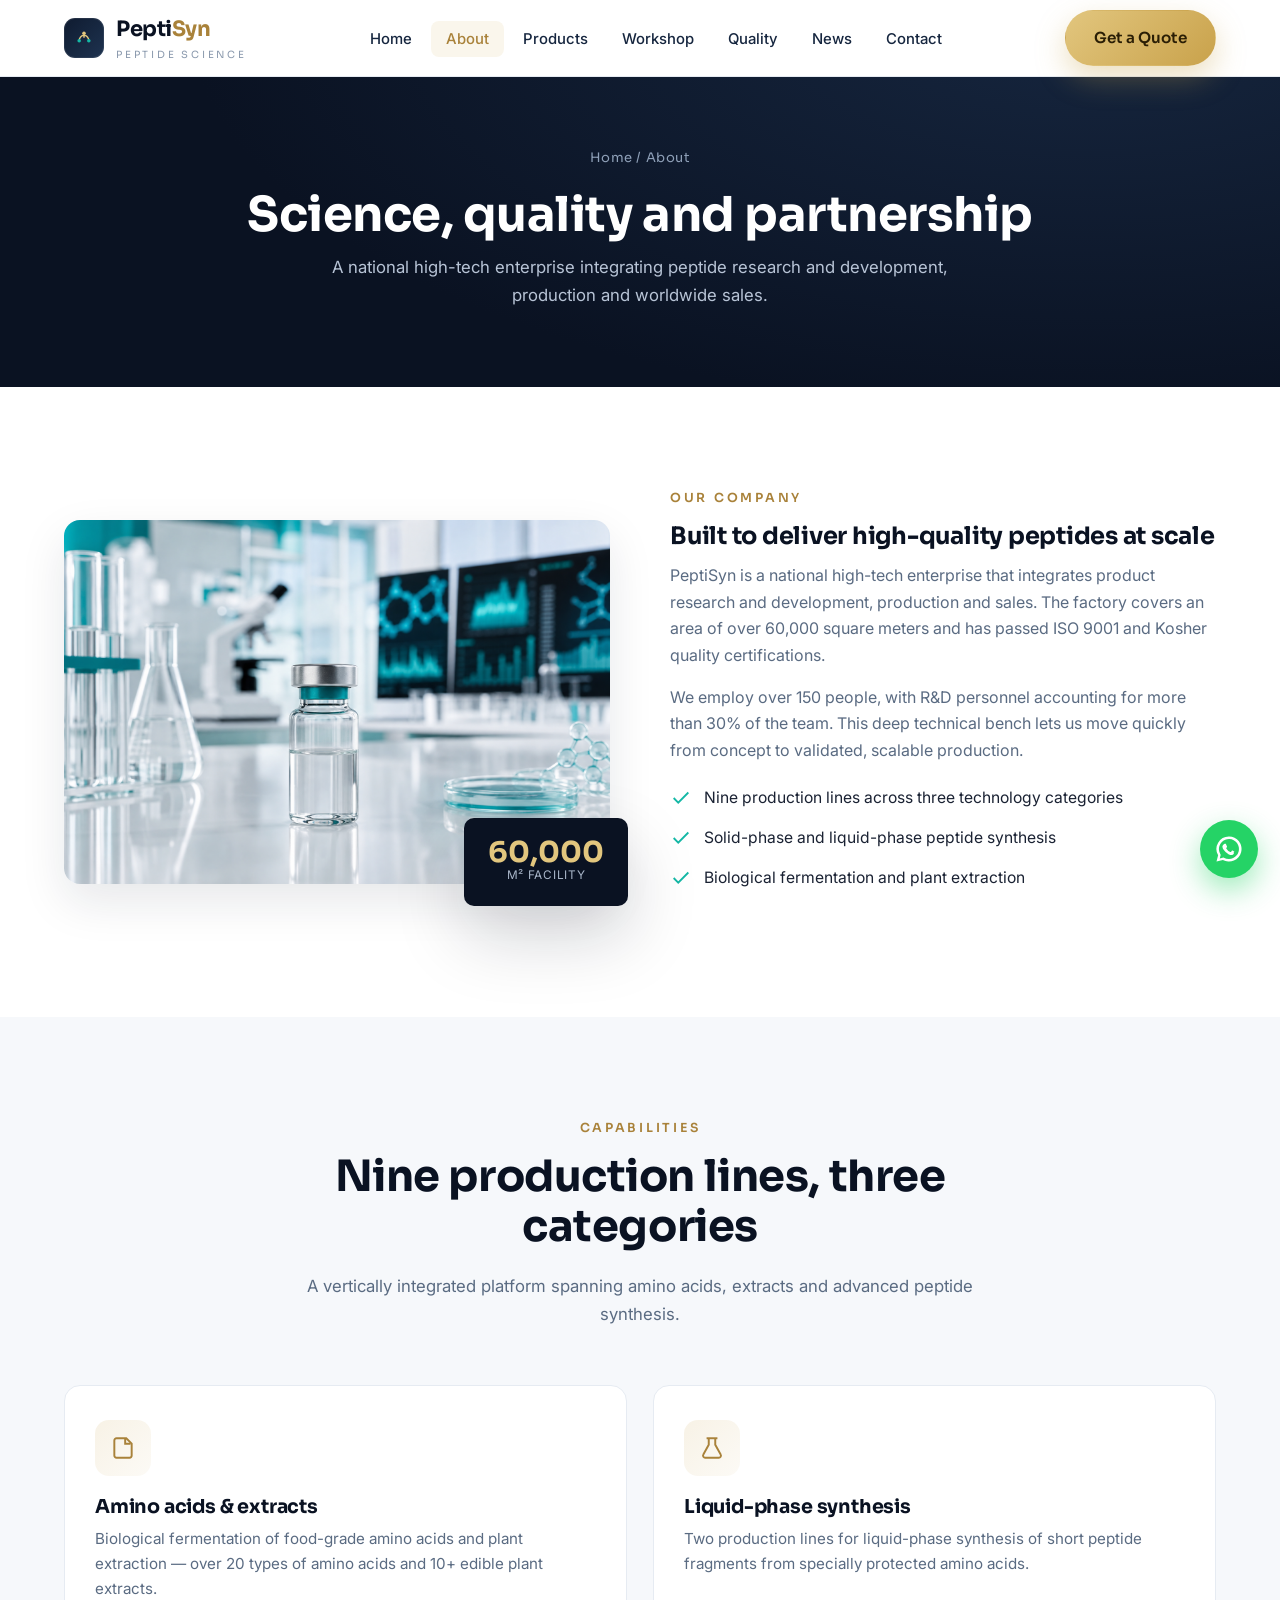
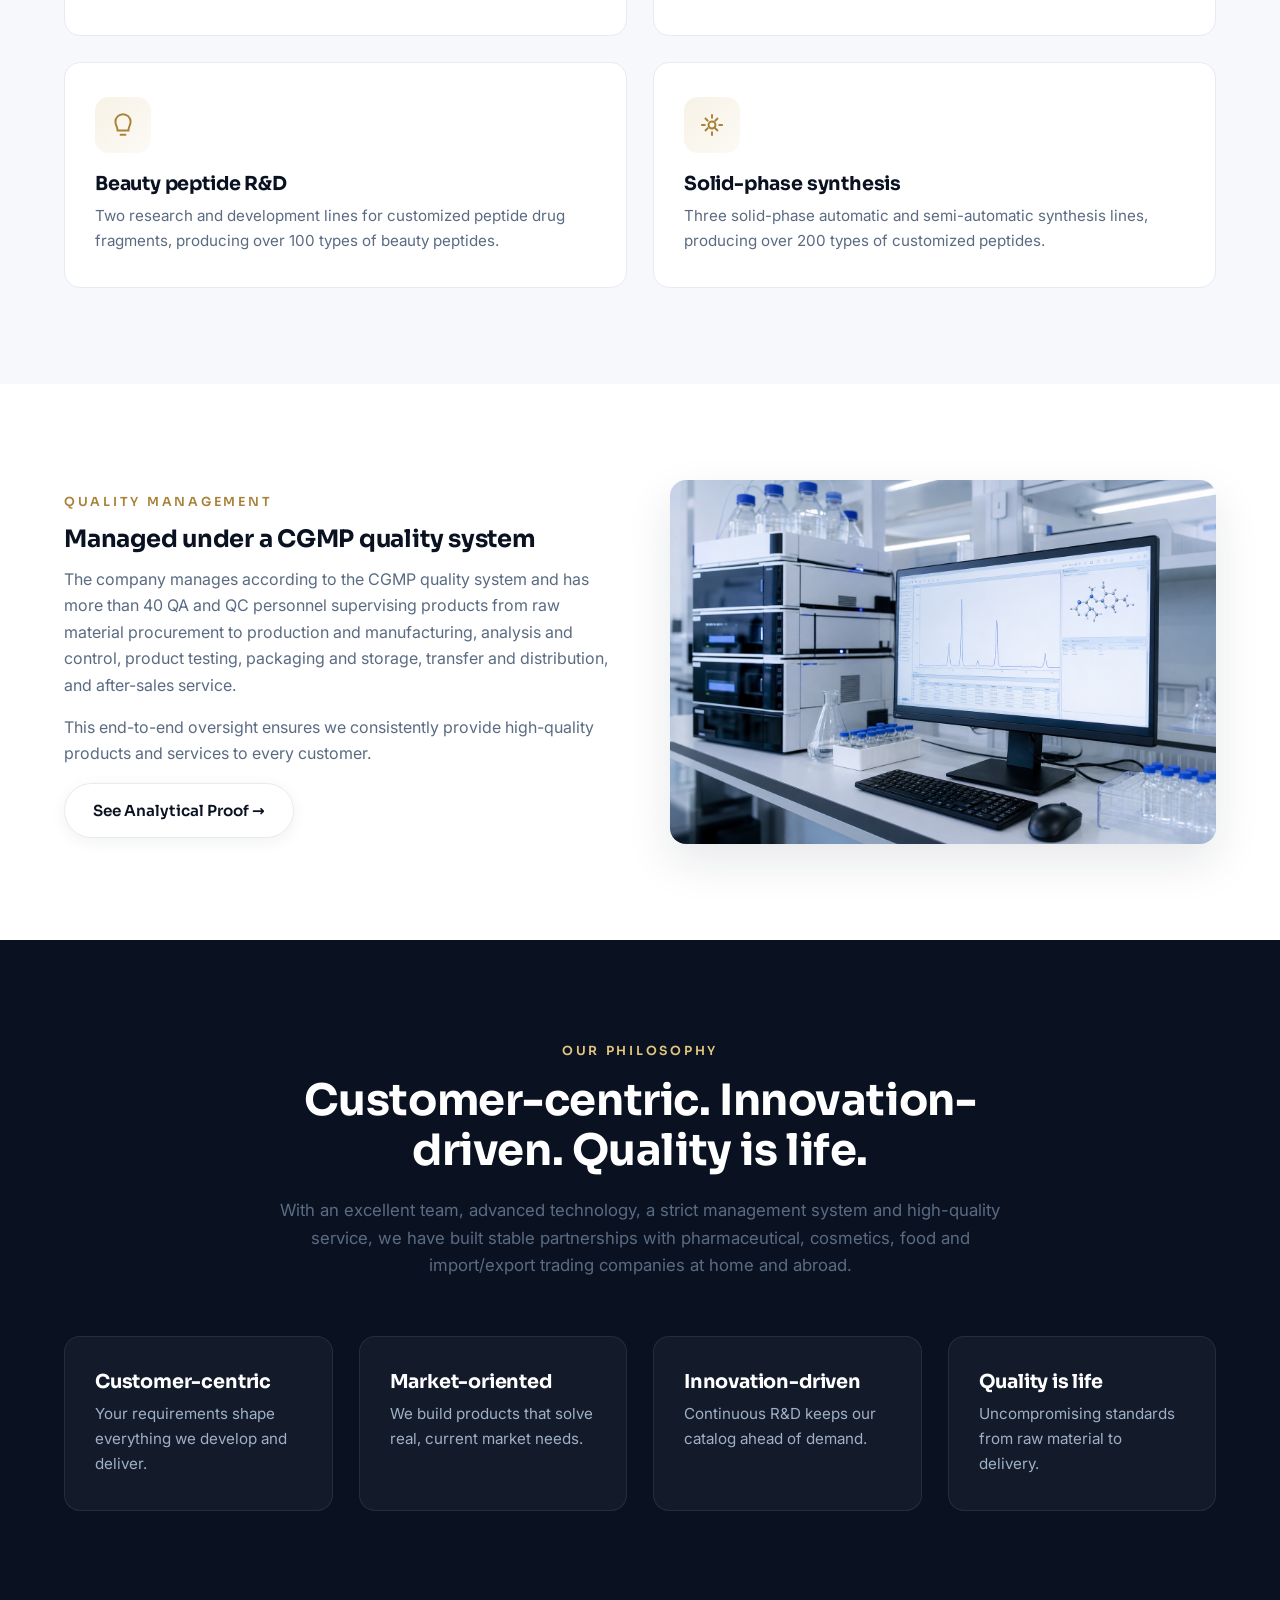
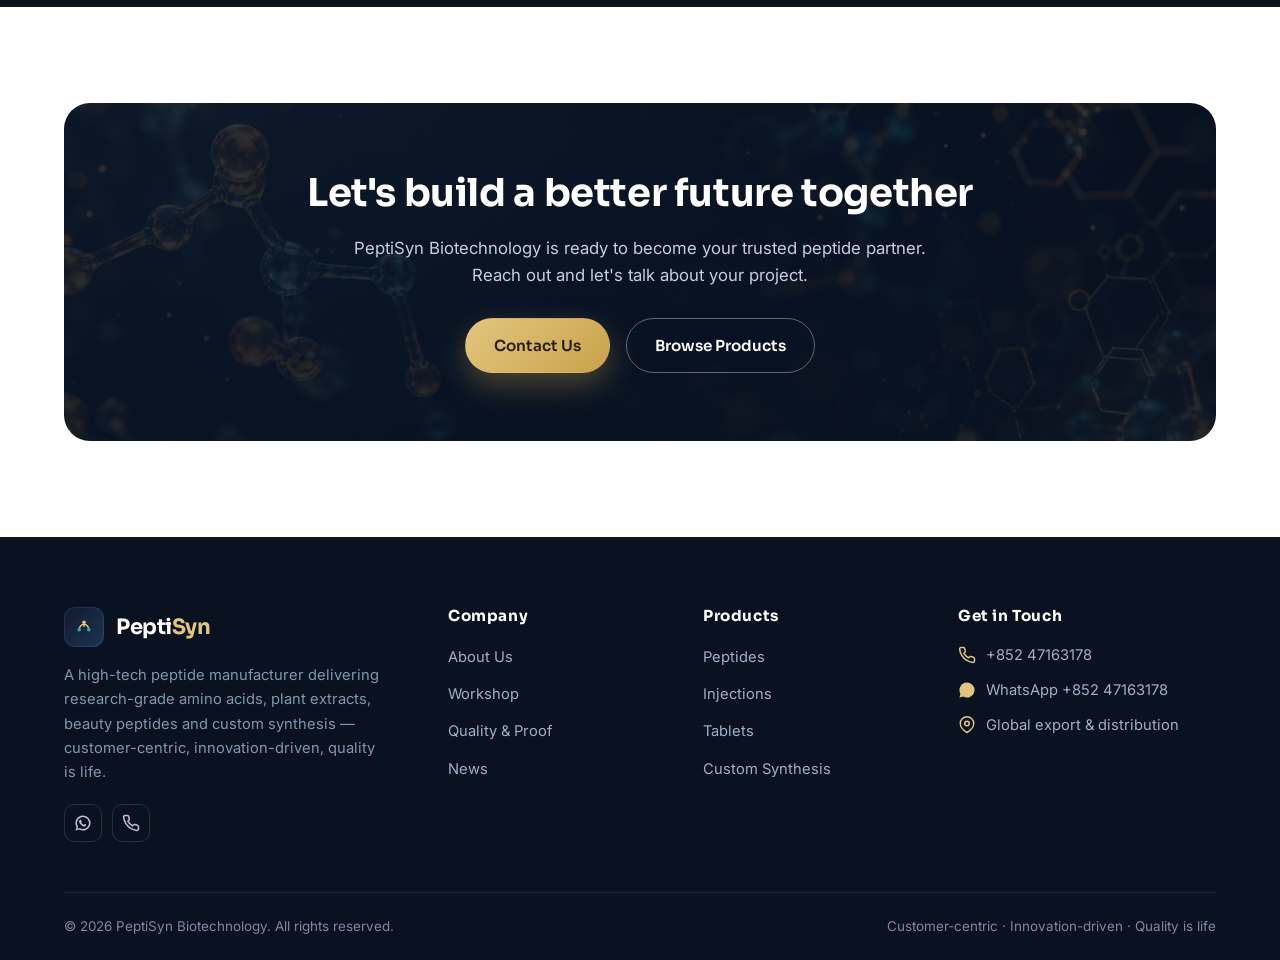
==== about.html @ 8553819f "~" ====
<!DOCTYPE html>
<html lang="en">
<head>
<meta charset="UTF-8" />
<meta name="viewport" content="width=device-width, initial-scale=1.0" />
<title>About Us &mdash; PeptiSyn Biotechnology</title>
<meta name="description" content="PeptiSyn is a national high-tech enterprise integrating peptide R&D, production and global sales, managed under a CGMP quality system." />
<link rel="preconnect" href="https://fonts.googleapis.com" />
<link rel="preconnect" href="https://fonts.gstatic.com" crossorigin />
<link href="https://fonts.googleapis.com/css2?family=Inter:wght@400;500;600&family=Sora:wght@400;500;600;700&display=swap" rel="stylesheet" />
<link rel="stylesheet" href="assets/css/styles.css" />
<link rel="icon" href="data:image/svg+xml,%3Csvg xmlns='http://www.w3.org/2000/svg' viewBox='0 0 32 32'%3E%3Crect width='32' height='32' rx='8' fill='%230f1b30'/%3E%3Cpath d='M9 20c0-4 3-8 7-8m0 0c4 0 7 4 7 8m-7-8V9m0 3v3' stroke='%23e2c67e' stroke-width='2' fill='none' stroke-linecap='round'/%3E%3Ccircle cx='9' cy='20' r='2.4' fill='%2314b8a6'/%3E%3Ccircle cx='23' cy='20' r='2.4' fill='%2314b8a6'/%3E%3Ccircle cx='16' cy='9' r='2.4' fill='%23e2c67e'/%3E%3C/svg%3E" />
</head>
<body>

<header class="header">
  <div class="container">
    <nav class="nav">
      <a class="brand" href="index.html" aria-label="PeptiSyn home">
        <span class="brand__mark">
          <svg viewBox="0 0 32 32" fill="none"><path d="M9 20c0-4 3-8 7-8m0 0c4 0 7 4 7 8m-7-8V9m0 3v3" stroke="#e2c67e" stroke-width="2" stroke-linecap="round"/><circle cx="9" cy="20" r="2.6" fill="#14b8a6"/><circle cx="23" cy="20" r="2.6" fill="#14b8a6"/><circle cx="16" cy="9" r="2.6" fill="#e2c67e"/></svg>
        </span>
        <span><span class="brand__name">Pepti<b>Syn</b></span><span class="brand__sub">Peptide Science</span></span>
      </a>
      <ul class="nav__links">
        <li><a href="index.html">Home</a></li>
        <li><a href="about.html" class="active">About</a></li>
        <li><a href="products.html">Products</a></li>
        <li><a href="workshop.html">Workshop</a></li>
        <li><a href="quality.html">Quality</a></li>
        <li><a href="news.html">News</a></li>
        <li><a href="contact.html">Contact</a></li>
      </ul>
      <div class="nav__cta">
        <a href="contact.html" class="btn btn-gold">Get a Quote</a>
        <button class="nav__toggle" aria-label="Toggle menu"><span></span><span></span><span></span></button>
      </div>
    </nav>
  </div>
</header>

<section class="page-hero">
  <div class="container">
    <div class="crumbs"><a href="index.html">Home</a> / About</div>
    <h1>Science, quality and partnership</h1>
    <p>A national high-tech enterprise integrating peptide research and development, production and worldwide sales.</p>
  </div>
</section>

<section class="section">
  <div class="container">
    <div class="split">
      <div class="split__media reveal">
        <img src="assets/img/about-lab.png" alt="PeptiSyn laboratory" />
        <div class="badge-float"><div class="n">60,000</div><div class="t">M&sup2; FACILITY</div></div>
      </div>
      <div class="split__copy reveal d1">
        <span class="eyebrow">Our Company</span>
        <h2>Built to deliver high-quality peptides at scale</h2>
        <p>PeptiSyn is a national high-tech enterprise that integrates product research and development, production and sales. The factory covers an area of over 60,000 square meters and has passed ISO 9001 and Kosher quality certifications.</p>
        <p>We employ over 150 people, with R&amp;D personnel accounting for more than 30% of the team. This deep technical bench lets us move quickly from concept to validated, scalable production.</p>
        <ul class="ticks">
          <li><svg viewBox="0 0 24 24" fill="none" stroke="currentColor" stroke-width="2"><path d="M20 6L9 17l-5-5"/></svg> Nine production lines across three technology categories</li>
          <li><svg viewBox="0 0 24 24" fill="none" stroke="currentColor" stroke-width="2"><path d="M20 6L9 17l-5-5"/></svg> Solid-phase and liquid-phase peptide synthesis</li>
          <li><svg viewBox="0 0 24 24" fill="none" stroke="currentColor" stroke-width="2"><path d="M20 6L9 17l-5-5"/></svg> Biological fermentation and plant extraction</li>
        </ul>
      </div>
    </div>
  </div>
</section>

<section class="section section--soft">
  <div class="container">
    <div class="section-head reveal">
      <span class="eyebrow">Capabilities</span>
      <h2>Nine production lines, three categories</h2>
      <p>A vertically integrated platform spanning amino acids, extracts and advanced peptide synthesis.</p>
    </div>
    <div class="grid grid-2">
      <div class="card reveal">
        <div class="card__ic"><svg viewBox="0 0 24 24" fill="none" stroke="currentColor" stroke-width="1.8"><path d="M4 19V5a2 2 0 0 1 2-2h9l5 5v11a2 2 0 0 1-2 2H6a2 2 0 0 1-2-2z"/><path d="M14 3v5h5"/></svg></div>
        <h3>Amino acids &amp; extracts</h3>
        <p>Biological fermentation of food-grade amino acids and plant extraction &mdash; over 20 types of amino acids and 10+ edible plant extracts.</p>
      </div>
      <div class="card reveal d1">
        <div class="card__ic"><svg viewBox="0 0 24 24" fill="none" stroke="currentColor" stroke-width="1.8"><path d="M9 3v6l-5 9a2 2 0 0 0 2 3h12a2 2 0 0 0 2-3l-5-9V3"/><path d="M7 3h10"/></svg></div>
        <h3>Liquid-phase synthesis</h3>
        <p>Two production lines for liquid-phase synthesis of short peptide fragments from specially protected amino acids.</p>
      </div>
      <div class="card reveal">
        <div class="card__ic"><svg viewBox="0 0 24 24" fill="none" stroke="currentColor" stroke-width="1.8"><path d="M12 2a7 7 0 0 0-7 7c0 3 2 5 2 8h10c0-3 2-5 2-8a7 7 0 0 0-7-7z"/><path d="M9 21h6"/></svg></div>
        <h3>Beauty peptide R&amp;D</h3>
        <p>Two research and development lines for customized peptide drug fragments, producing over 100 types of beauty peptides.</p>
      </div>
      <div class="card reveal d1">
        <div class="card__ic"><svg viewBox="0 0 24 24" fill="none" stroke="currentColor" stroke-width="1.8"><path d="M12 2v4m0 12v4m10-10h-4M6 12H2m15.5-6.5l-3 3m-6 6l-3 3m12 0l-3-3m-6-6l-3-3"/><circle cx="12" cy="12" r="3.2"/></svg></div>
        <h3>Solid-phase synthesis</h3>
        <p>Three solid-phase automatic and semi-automatic synthesis lines, producing over 200 types of customized peptides.</p>
      </div>
    </div>
  </div>
</section>

<section class="section">
  <div class="container">
    <div class="split">
      <div class="split__copy reveal">
        <span class="eyebrow">Quality Management</span>
        <h2>Managed under a CGMP quality system</h2>
        <p>The company manages according to the CGMP quality system and has more than 40 QA and QC personnel supervising products from raw material procurement to production and manufacturing, analysis and control, product testing, packaging and storage, transfer and distribution, and after-sales service.</p>
        <p>This end-to-end oversight ensures we consistently provide high-quality products and services to every customer.</p>
        <a href="quality.html" class="btn btn-outline">See Analytical Proof &rarr;</a>
      </div>
      <div class="split__media reveal d1">
        <img src="assets/img/analytical.png" alt="Quality control analysis" />
      </div>
    </div>
  </div>
</section>

<section class="section section--dark">
  <div class="container">
    <div class="section-head reveal">
      <span class="eyebrow">Our Philosophy</span>
      <h2>Customer-centric. Innovation-driven. Quality is life.</h2>
      <p>With an excellent team, advanced technology, a strict management system and high-quality service, we have built stable partnerships with pharmaceutical, cosmetics, food and import/export trading companies at home and abroad.</p>
    </div>
    <div class="grid grid-4">
      <div class="card reveal" style="background:rgba(255,255,255,.04);border-color:rgba(255,255,255,.08)"><h3 style="color:#fff">Customer-centric</h3><p style="color:#9fb0c6">Your requirements shape everything we develop and deliver.</p></div>
      <div class="card reveal d1" style="background:rgba(255,255,255,.04);border-color:rgba(255,255,255,.08)"><h3 style="color:#fff">Market-oriented</h3><p style="color:#9fb0c6">We build products that solve real, current market needs.</p></div>
      <div class="card reveal d2" style="background:rgba(255,255,255,.04);border-color:rgba(255,255,255,.08)"><h3 style="color:#fff">Innovation-driven</h3><p style="color:#9fb0c6">Continuous R&amp;D keeps our catalog ahead of demand.</p></div>
      <div class="card reveal d3" style="background:rgba(255,255,255,.04);border-color:rgba(255,255,255,.08)"><h3 style="color:#fff">Quality is life</h3><p style="color:#9fb0c6">Uncompromising standards from raw material to delivery.</p></div>
    </div>
  </div>
</section>

<section class="section">
  <div class="container">
    <div class="cta reveal" style="--cta-bg:url('../img/cta-molecules.png')">
      <h2>Let's build a better future together</h2>
      <p>PeptiSyn Biotechnology is ready to become your trusted peptide partner. Reach out and let's talk about your project.</p>
      <div class="cta__actions">
        <a href="contact.html" class="btn btn-gold">Contact Us</a>
        <a href="products.html" class="btn btn-ghost">Browse Products</a>
      </div>
    </div>
  </div>
</section>

<footer class="footer">
  <div class="container">
    <div class="footer__grid">
      <div class="footer__brand">
        <a class="brand" href="index.html">
          <span class="brand__mark">
            <svg viewBox="0 0 32 32" fill="none"><path d="M9 20c0-4 3-8 7-8m0 0c4 0 7 4 7 8m-7-8V9m0 3v3" stroke="#e2c67e" stroke-width="2" stroke-linecap="round"/><circle cx="9" cy="20" r="2.6" fill="#14b8a6"/><circle cx="23" cy="20" r="2.6" fill="#14b8a6"/><circle cx="16" cy="9" r="2.6" fill="#e2c67e"/></svg>
          </span>
          <span class="brand__name">Pepti<b>Syn</b></span>
        </a>
        <p>A high-tech peptide manufacturer delivering research-grade amino acids, plant extracts, beauty peptides and custom synthesis &mdash; customer-centric, innovation-driven, quality is life.</p>
        <div class="footer__social">
          <a href="https://wa.me/85247163178" target="_blank" rel="noopener" aria-label="WhatsApp"><svg viewBox="0 0 24 24" width="18" height="18" fill="currentColor"><path d="M12 2a10 10 0 0 0-8.7 15l-1.3 5 5.1-1.3A10 10 0 1 0 12 2zm0 18a8 8 0 0 1-4.1-1.1l-.3-.2-3 .8.8-2.9-.2-.3A8 8 0 1 1 12 20zm4.4-6c-.2-.1-1.4-.7-1.6-.8s-.4-.1-.5.1-.6.8-.8 1-.3.2-.5.1a6.5 6.5 0 0 1-3.2-2.8c-.2-.4.2-.4.6-1.2a.4.4 0 0 0 0-.4l-.8-1.8c-.2-.5-.4-.4-.5-.4h-.5a1 1 0 0 0-.7.3A2.8 2.8 0 0 0 6.7 10a4.9 4.9 0 0 0 1 2.6 11 11 0 0 0 4.2 3.7c1.6.7 1.9.6 2.3.5a2.4 2.4 0 0 0 1.6-1.1 2 2 0 0 0 .1-1.1c0-.1-.2-.2-.5-.3z"/></svg></a>
          <a href="tel:+85247163178" aria-label="Phone"><svg viewBox="0 0 24 24" width="18" height="18" fill="none" stroke="currentColor" stroke-width="2"><path d="M22 16.9v3a2 2 0 0 1-2.2 2 19.8 19.8 0 0 1-8.6-3 19.5 19.5 0 0 1-6-6 19.8 19.8 0 0 1-3-8.6A2 2 0 0 1 4.1 2h3a2 2 0 0 1 2 1.7l.6 3a2 2 0 0 1-.6 1.8L7.9 9.8a16 16 0 0 0 6 6l1.3-1.2a2 2 0 0 1 1.8-.5l3 .6a2 2 0 0 1 1.7 2z"/></svg></a>
        </div>
      </div>
      <div>
        <h4>Company</h4>
        <ul>
          <li><a href="about.html">About Us</a></li>
          <li><a href="workshop.html">Workshop</a></li>
          <li><a href="quality.html">Quality &amp; Proof</a></li>
          <li><a href="news.html">News</a></li>
        </ul>
      </div>
      <div>
        <h4>Products</h4>
        <ul>
          <li><a href="products.html">Peptides</a></li>
          <li><a href="products.html">Injections</a></li>
          <li><a href="products.html">Tablets</a></li>
          <li><a href="products.html">Custom Synthesis</a></li>
        </ul>
      </div>
      <div>
        <h4>Get in Touch</h4>
        <ul class="footer__contact">
          <li><svg viewBox="0 0 24 24" fill="none" stroke="currentColor" stroke-width="2"><path d="M22 16.9v3a2 2 0 0 1-2.2 2 19.8 19.8 0 0 1-8.6-3 19.5 19.5 0 0 1-6-6 19.8 19.8 0 0 1-3-8.6A2 2 0 0 1 4.1 2h3a2 2 0 0 1 2 1.7l.6 3a2 2 0 0 1-.6 1.8L7.9 9.8a16 16 0 0 0 6 6l1.3-1.2a2 2 0 0 1 1.8-.5l3 .6a2 2 0 0 1 1.7 2z"/></svg> <a href="tel:+85247163178">+852 47163178</a></li>
          <li><svg viewBox="0 0 24 24" fill="currentColor"><path d="M12 2a10 10 0 0 0-8.7 15l-1.3 5 5.1-1.3A10 10 0 1 0 12 2z"/></svg> <a href="https://wa.me/85247163178" target="_blank" rel="noopener">WhatsApp +852 47163178</a></li>
          <li><svg viewBox="0 0 24 24" fill="none" stroke="currentColor" stroke-width="2"><path d="M21 10c0 7-9 12-9 12s-9-5-9-12a9 9 0 0 1 18 0z"/><circle cx="12" cy="10" r="3"/></svg> Global export &amp; distribution</li>
        </ul>
      </div>
    </div>
    <div class="footer__bottom">
      <span>&copy; <span data-year>2025</span> PeptiSyn Biotechnology. All rights reserved.</span>
      <span>Customer-centric &middot; Innovation-driven &middot; Quality is life</span>
    </div>
  </div>
</footer>

<a class="wa-float" href="https://wa.me/85247163178" target="_blank" rel="noopener" aria-label="Chat on WhatsApp">
  <svg viewBox="0 0 24 24"><path d="M12 2a10 10 0 0 0-8.7 15l-1.3 5 5.1-1.3A10 10 0 1 0 12 2zm0 18a8 8 0 0 1-4.1-1.1l-.3-.2-3 .8.8-2.9-.2-.3A8 8 0 1 1 12 20zm4.4-6c-.2-.1-1.4-.7-1.6-.8s-.4-.1-.5.1-.6.8-.8 1-.3.2-.5.1a6.5 6.5 0 0 1-3.2-2.8c-.2-.4.2-.4.6-1.2a.4.4 0 0 0 0-.4l-.8-1.8c-.2-.5-.4-.4-.5-.4h-.5a1 1 0 0 0-.7.3A2.8 2.8 0 0 0 6.7 10a4.9 4.9 0 0 0 1 2.6 11 11 0 0 0 4.2 3.7c1.6.7 1.9.6 2.3.5a2.4 2.4 0 0 0 1.6-1.1 2 2 0 0 0 .1-1.1c0-.1-.2-.2-.5-.3z"/></svg>
</a>
<script src="assets/js/main.js"></script>
</body>
</html>
---- assets/css/styles.css ----
/* ==========================================================================
   PeptiSyn — Premium Peptide Manufacturer
   Global stylesheet
   ========================================================================== */

:root {
  --navy-900: #0a1222;
  --navy-800: #0f1b30;
  --navy-700: #16263f;
  --navy-600: #1e3350;
  --ink: #1a2233;
  --slate: #5a6b82;
  --slate-light: #8a99ad;
  --line: #e6ebf2;
  --bg: #ffffff;
  --bg-soft: #f6f8fb;
  --bg-softer: #eef2f7;

  --gold: #c9a24b;
  --gold-light: #e2c67e;
  --gold-dark: #a9823a;
  --teal: #14b8a6;
  --teal-dark: #0f8c7f;

  --radius: 16px;
  --radius-sm: 10px;
  --radius-lg: 26px;
  --shadow-sm: 0 4px 16px rgba(15, 27, 48, .06);
  --shadow: 0 18px 46px rgba(15, 27, 48, .10);
  --shadow-lg: 0 30px 70px rgba(10, 18, 34, .18);
  --maxw: 1200px;
  --ease: cubic-bezier(.22, .61, .36, 1);

  --font-head: "Sora", "Segoe UI", system-ui, sans-serif;
  --font-body: "Inter", "Segoe UI", system-ui, sans-serif;
}

* { box-sizing: border-box; }

html { scroll-behavior: smooth; }

body {
  margin: 0;
  font-family: var(--font-body);
  color: var(--ink);
  background: var(--bg);
  line-height: 1.65;
  -webkit-font-smoothing: antialiased;
  text-rendering: optimizeLegibility;
}

img { max-width: 100%; display: block; }
a { color: inherit; text-decoration: none; }

h1, h2, h3, h4 {
  font-family: var(--font-head);
  color: var(--navy-900);
  line-height: 1.15;
  font-weight: 700;
  margin: 0 0 .5em;
  letter-spacing: -.01em;
}

p { margin: 0 0 1em; color: var(--slate); }

.container {
  width: 100%;
  max-width: var(--maxw);
  margin: 0 auto;
  padding: 0 24px;
}

.section { padding: 96px 0; }
.section--soft { background: var(--bg-soft); }
.section--dark { background: var(--navy-900); color: #cfd8e6; }
.section--dark h2, .section--dark h3 { color: #fff; }

/* ---------- Utility ---------- */
.eyebrow {
  display: inline-block;
  font-family: var(--font-head);
  font-size: .78rem;
  font-weight: 600;
  letter-spacing: .22em;
  text-transform: uppercase;
  color: var(--gold-dark);
  margin-bottom: 14px;
}
.section--dark .eyebrow { color: var(--gold-light); }

.section-head { max-width: 720px; margin: 0 auto 56px; text-align: center; }
.section-head.left { margin-left: 0; text-align: left; }
.section-head h2 { font-size: clamp(1.8rem, 3.4vw, 2.7rem); }
.section-head p { font-size: 1.05rem; }

.btn {
  display: inline-flex;
  align-items: center;
  gap: 10px;
  padding: 14px 28px;
  border-radius: 999px;
  font-family: var(--font-head);
  font-weight: 600;
  font-size: .95rem;
  border: 1px solid transparent;
  cursor: pointer;
  transition: transform .25s var(--ease), box-shadow .25s var(--ease), background .25s;
}
.btn:hover { transform: translateY(-2px); }
.btn-gold {
  background: linear-gradient(135deg, var(--gold-light), var(--gold));
  color: #2a1e05;
  box-shadow: 0 12px 30px rgba(201, 162, 75, .35);
}
.btn-gold:hover { box-shadow: 0 16px 40px rgba(201, 162, 75, .5); }
.btn-ghost {
  background: transparent;
  border-color: rgba(255, 255, 255, .35);
  color: #fff;
}
.btn-ghost:hover { background: rgba(255, 255, 255, .1); }
.btn-outline {
  background: #fff;
  border-color: var(--line);
  color: var(--navy-900);
  box-shadow: var(--shadow-sm);
}
.btn-outline:hover { border-color: var(--gold); color: var(--gold-dark); }

/* ==========================================================================
   Header
   ========================================================================== */
.header {
  position: sticky;
  top: 0;
  z-index: 100;
  background: rgba(255, 255, 255, .82);
  backdrop-filter: saturate(160%) blur(14px);
  border-bottom: 1px solid var(--line);
  transition: box-shadow .3s;
}
.header.scrolled { box-shadow: var(--shadow-sm); }
.nav {
  display: flex;
  align-items: center;
  justify-content: space-between;
  height: 76px;
}
.brand { display: flex; align-items: center; gap: 12px; }
.brand__mark {
  width: 40px; height: 40px;
  border-radius: 11px;
  background: linear-gradient(135deg, var(--navy-800), var(--navy-600));
  display: grid; place-items: center;
  box-shadow: inset 0 0 0 1px rgba(255,255,255,.08);
  position: relative;
}
.brand__mark svg { width: 22px; height: 22px; }
.brand__name {
  font-family: var(--font-head);
  font-weight: 700;
  font-size: 1.32rem;
  color: var(--navy-900);
  letter-spacing: -.02em;
}
.brand__name b { color: var(--gold-dark); font-weight: 700; }
.brand__sub { display: block; font-size: .62rem; letter-spacing: .28em; color: var(--slate-light); text-transform: uppercase; font-family: var(--font-head); }

.nav__links { display: flex; align-items: center; gap: 4px; list-style: none; margin: 0; padding: 0; }
.nav__links a {
  padding: 9px 15px;
  border-radius: 8px;
  font-size: .93rem;
  font-weight: 500;
  color: var(--navy-700);
  transition: color .2s, background .2s;
}
.nav__links a:hover { color: var(--gold-dark); }
.nav__links a.active { color: var(--gold-dark); background: rgba(201,162,75,.1); }

.nav__cta { display: flex; align-items: center; gap: 14px; }
.nav__toggle {
  display: none;
  width: 44px; height: 44px;
  border: 1px solid var(--line);
  border-radius: 10px;
  background: #fff;
  cursor: pointer;
  flex-direction: column;
  gap: 5px;
  align-items: center;
  justify-content: center;
}
.nav__toggle span { width: 20px; height: 2px; background: var(--navy-800); border-radius: 2px; transition: .3s; }
.nav.open .nav__toggle span:nth-child(1) { transform: translateY(7px) rotate(45deg); }
.nav.open .nav__toggle span:nth-child(2) { opacity: 0; }
.nav.open .nav__toggle span:nth-child(3) { transform: translateY(-7px) rotate(-45deg); }

/* ==========================================================================
   Hero
   ========================================================================== */
.hero {
  position: relative;
  background: radial-gradient(1200px 600px at 80% -10%, #16263f 0%, var(--navy-900) 60%);
  color: #dfe7f2;
  overflow: hidden;
}
.hero__grid {
  display: grid;
  grid-template-columns: 1.05fr .95fr;
  align-items: center;
  gap: 48px;
  padding: 92px 0 100px;
}
.hero__badge {
  display: inline-flex; align-items: center; gap: 8px;
  padding: 7px 14px;
  border-radius: 999px;
  background: rgba(201,162,75,.12);
  border: 1px solid rgba(201,162,75,.3);
  color: var(--gold-light);
  font-size: .78rem; font-weight: 600; letter-spacing: .08em;
  font-family: var(--font-head);
  margin-bottom: 22px;
}
.hero__badge .dot { width: 7px; height: 7px; border-radius: 50%; background: var(--teal); box-shadow: 0 0 0 4px rgba(20,184,166,.25); }
.hero h1 {
  color: #fff;
  font-size: clamp(2.3rem, 4.6vw, 3.8rem);
  line-height: 1.06;
  margin-bottom: 20px;
}
.hero h1 .accent {
  background: linear-gradient(120deg, var(--gold-light), var(--gold));
  -webkit-background-clip: text; background-clip: text; color: transparent;
}
.hero p.lead { font-size: 1.12rem; color: #b8c4d6; max-width: 540px; margin-bottom: 32px; }
.hero__actions { display: flex; gap: 16px; flex-wrap: wrap; }
.hero__stats { display: flex; gap: 38px; margin-top: 46px; flex-wrap: wrap; }
.hero__stat .num { font-family: var(--font-head); font-weight: 700; font-size: 1.9rem; color: #fff; }
.hero__stat .num b { color: var(--gold-light); }
.hero__stat .lbl { font-size: .82rem; color: #90a0b8; letter-spacing: .04em; }

.hero__visual { position: relative; }
.hero__visual img {
  border-radius: var(--radius-lg);
  box-shadow: var(--shadow-lg);
  border: 1px solid rgba(255,255,255,.08);
}
.hero__float {
  position: absolute;
  background: rgba(255,255,255,.95);
  border-radius: 14px;
  padding: 14px 18px;
  box-shadow: var(--shadow);
  display: flex; align-items: center; gap: 12px;
  backdrop-filter: blur(4px);
}
.hero__float .ic { width: 40px; height: 40px; border-radius: 10px; display: grid; place-items: center; color: #fff; }
.hero__float small { display: block; color: var(--slate); font-size: .74rem; }
.hero__float strong { font-family: var(--font-head); color: var(--navy-900); font-size: .96rem; }
.hero__float--tl { top: 26px; left: -26px; }
.hero__float--br { bottom: 30px; right: -22px; }

.hero__wave { display: block; width: 100%; height: auto; margin-bottom: -8px; }

/* ==========================================================================
   Trust bar
   ========================================================================== */
.trust {
  border-bottom: 1px solid var(--line);
  background: #fff;
}
.trust__row {
  display: grid;
  grid-template-columns: repeat(4, 1fr);
  gap: 30px;
  padding: 40px 0;
}
.trust__item { text-align: center; }
.trust__item .k { font-family: var(--font-head); font-size: 2.1rem; font-weight: 700; color: var(--navy-900); }
.trust__item .k span { color: var(--gold-dark); }
.trust__item .v { font-size: .9rem; color: var(--slate); letter-spacing: .04em; }

/* ==========================================================================
   Feature cards
   ========================================================================== */
.grid { display: grid; gap: 26px; }
.grid-2 { grid-template-columns: repeat(2, 1fr); }
.grid-3 { grid-template-columns: repeat(3, 1fr); }
.grid-4 { grid-template-columns: repeat(4, 1fr); }

.card {
  background: #fff;
  border: 1px solid var(--line);
  border-radius: var(--radius);
  padding: 34px 30px;
  transition: transform .3s var(--ease), box-shadow .3s var(--ease), border-color .3s;
}
.card:hover { transform: translateY(-6px); box-shadow: var(--shadow); border-color: rgba(201,162,75,.35); }
.card__ic {
  width: 56px; height: 56px; border-radius: 14px;
  display: grid; place-items: center;
  background: linear-gradient(135deg, rgba(201,162,75,.14), rgba(201,162,75,.05));
  color: var(--gold-dark);
  margin-bottom: 20px;
}
.card__ic svg { width: 26px; height: 26px; }
.card h3 { font-size: 1.2rem; margin-bottom: 8px; }
.card p { font-size: .95rem; margin: 0; }

/* ==========================================================================
   Split / about
   ========================================================================== */
.split { display: grid; grid-template-columns: 1fr 1fr; gap: 60px; align-items: center; }
.split__media img { border-radius: var(--radius); box-shadow: var(--shadow); }
.split__media { position: relative; }
.badge-float {
  position: absolute; right: -18px; bottom: -22px;
  background: var(--navy-900); color: #fff;
  padding: 20px 24px; border-radius: var(--radius-sm);
  box-shadow: var(--shadow-lg);
  text-align: center;
}
.badge-float .n { font-family: var(--font-head); font-size: 1.8rem; font-weight: 700; color: var(--gold-light); line-height: 1; }
.badge-float .t { font-size: .74rem; letter-spacing: .06em; color: #a9b6c9; }

.ticks { list-style: none; padding: 0; margin: 22px 0 30px; display: grid; gap: 14px; }
.ticks li { display: flex; gap: 12px; align-items: flex-start; color: var(--ink); font-size: .98rem; }
.ticks li svg { flex: none; width: 22px; height: 22px; color: var(--teal); margin-top: 2px; }

/* ==========================================================================
   Products
   ========================================================================== */
.pcard {
  background: #fff;
  border: 1px solid var(--line);
  border-radius: var(--radius);
  overflow: hidden;
  transition: transform .3s var(--ease), box-shadow .3s var(--ease);
}
.pcard:hover { transform: translateY(-6px); box-shadow: var(--shadow); }
.pcard__img { aspect-ratio: 4/3; overflow: hidden; background: var(--bg-softer); }
.pcard__img img { width: 100%; height: 100%; object-fit: cover; transition: transform .5s var(--ease); }
.pcard:hover .pcard__img img { transform: scale(1.06); }
.pcard__body { padding: 24px 26px 28px; }
.pcard__tag { font-size: .72rem; letter-spacing: .14em; text-transform: uppercase; color: var(--gold-dark); font-weight: 600; font-family: var(--font-head); }
.pcard h3 { font-size: 1.22rem; margin: 6px 0 8px; }
.pcard p { font-size: .93rem; margin-bottom: 16px; }
.pcard__link { display: inline-flex; align-items: center; gap: 7px; font-family: var(--font-head); font-weight: 600; font-size: .9rem; color: var(--navy-900); transition: gap .25s, color .25s; }
.pcard__link:hover { gap: 12px; color: var(--gold-dark); }

/* ==========================================================================
   Steps / process
   ========================================================================== */
.steps { counter-reset: step; display: grid; grid-template-columns: repeat(4, 1fr); gap: 24px; }
.step {
  position: relative;
  padding: 32px 26px;
  border-radius: var(--radius);
  background: rgba(255,255,255,.03);
  border: 1px solid rgba(255,255,255,.08);
}
.step::before {
  counter-increment: step; content: "0" counter(step);
  font-family: var(--font-head); font-weight: 700; font-size: 2.4rem;
  color: rgba(201,162,75,.35); display: block; margin-bottom: 12px;
}
.step h3 { color: #fff; font-size: 1.1rem; }
.step p { color: #9fb0c6; font-size: .92rem; margin: 0; }

/* ==========================================================================
   CTA band
   ========================================================================== */
.cta {
  position: relative;
  background: linear-gradient(rgba(10,18,34,.86), rgba(10,18,34,.9)), var(--cta-bg) center/cover;
  color: #fff;
  border-radius: var(--radius-lg);
  padding: 68px 56px;
  overflow: hidden;
  text-align: center;
}
.cta h2 { color: #fff; font-size: clamp(1.7rem, 3vw, 2.5rem); }
.cta p { color: #c4cfdf; max-width: 620px; margin: 0 auto 28px; font-size: 1.05rem; }
.cta__actions { display: flex; gap: 16px; justify-content: center; flex-wrap: wrap; }

/* ==========================================================================
   News
   ========================================================================== */
.ncard {
  background: #fff; border: 1px solid var(--line); border-radius: var(--radius);
  overflow: hidden; transition: transform .3s var(--ease), box-shadow .3s var(--ease);
  display: flex; flex-direction: column;
}
.ncard:hover { transform: translateY(-5px); box-shadow: var(--shadow); }
.ncard__img { aspect-ratio: 16/10; overflow: hidden; }
.ncard__img img { width: 100%; height: 100%; object-fit: cover; transition: transform .5s var(--ease); }
.ncard:hover .ncard__img img { transform: scale(1.05); }
.ncard__body { padding: 24px 26px 26px; flex: 1; display: flex; flex-direction: column; }
.ncard__date { font-size: .78rem; color: var(--gold-dark); font-weight: 600; letter-spacing: .06em; font-family: var(--font-head); }
.ncard h3 { font-size: 1.12rem; margin: 8px 0 10px; }
.ncard p { font-size: .92rem; margin-bottom: 16px; }
.ncard__link { margin-top: auto; font-family: var(--font-head); font-weight: 600; font-size: .88rem; color: var(--navy-900); display: inline-flex; gap: 7px; }
.ncard:hover .ncard__link { color: var(--gold-dark); }

/* ==========================================================================
   Page hero (inner pages)
   ========================================================================== */
.page-hero {
  background: radial-gradient(900px 400px at 85% -20%, #16263f, var(--navy-900));
  color: #fff;
  padding: 70px 0 78px;
  text-align: center;
}
.page-hero h1 { color: #fff; font-size: clamp(2rem, 4vw, 3rem); margin-bottom: 12px; }
.page-hero p { color: #b8c4d6; max-width: 620px; margin: 0 auto; font-size: 1.05rem; }
.crumbs { font-size: .82rem; color: #8fa0b8; margin-bottom: 18px; font-family: var(--font-head); letter-spacing: .04em; }
.crumbs a:hover { color: var(--gold-light); }

/* ==========================================================================
   Contact
   ========================================================================== */
.contact-grid { display: grid; grid-template-columns: 1fr 1.1fr; gap: 50px; align-items: start; }
.info-card {
  background: #fff; border: 1px solid var(--line); border-radius: var(--radius);
  padding: 26px 28px; display: flex; gap: 16px; align-items: flex-start; margin-bottom: 18px;
  transition: border-color .3s, transform .3s;
}
.info-card:hover { border-color: rgba(201,162,75,.4); transform: translateY(-3px); }
.info-card .ic { width: 48px; height: 48px; flex: none; border-radius: 12px; display: grid; place-items: center; background: linear-gradient(135deg, rgba(20,184,166,.16), rgba(20,184,166,.06)); color: var(--teal-dark); }
.info-card h4 { margin: 0 0 3px; font-size: 1rem; }
.info-card a, .info-card p { color: var(--slate); font-size: .95rem; margin: 0; }
.info-card a:hover { color: var(--gold-dark); }

.form {
  background: #fff; border: 1px solid var(--line); border-radius: var(--radius);
  padding: 34px; box-shadow: var(--shadow-sm);
}
.field { margin-bottom: 18px; }
.field label { display: block; font-size: .84rem; font-weight: 600; color: var(--navy-800); margin-bottom: 7px; font-family: var(--font-head); }
.field input, .field textarea, .field select {
  width: 100%; padding: 13px 15px; border: 1px solid var(--line); border-radius: 10px;
  font-family: var(--font-body); font-size: .95rem; color: var(--ink); background: var(--bg-soft);
  transition: border-color .2s, box-shadow .2s, background .2s;
}
.field input:focus, .field textarea:focus, .field select:focus {
  outline: none; border-color: var(--gold); background: #fff; box-shadow: 0 0 0 3px rgba(201,162,75,.15);
}
.field textarea { resize: vertical; min-height: 130px; }
.form-note { font-size: .82rem; color: var(--slate-light); margin: 6px 0 0; }

.map-wrap { border-radius: var(--radius); overflow: hidden; border: 1px solid var(--line); margin-top: 40px; }
.map-wrap iframe { width: 100%; height: 340px; border: 0; display: block; filter: grayscale(.2) contrast(1.05); }

/* ==========================================================================
   Footer
   ========================================================================== */
.footer { background: var(--navy-900); color: #9fb0c6; padding: 70px 0 0; }
.footer__grid { display: grid; grid-template-columns: 1.6fr 1fr 1fr 1.2fr; gap: 40px; padding-bottom: 50px; }
.footer h4 { color: #fff; font-size: .95rem; letter-spacing: .04em; margin-bottom: 18px; }
.footer ul { list-style: none; padding: 0; margin: 0; display: grid; gap: 11px; }
.footer a { font-size: .92rem; color: #9fb0c6; transition: color .2s; }
.footer a:hover { color: var(--gold-light); }
.footer__brand .brand__name { color: #fff; }
.footer__brand .brand__name b { color: var(--gold-light); }
.footer__brand p { font-size: .92rem; color: #8496ad; margin: 16px 0 20px; max-width: 320px; }
.footer__contact { display: grid; gap: 12px; }
.footer__contact li { display: flex; gap: 10px; align-items: center; font-size: .92rem; }
.footer__contact svg { width: 18px; height: 18px; color: var(--gold-light); flex: none; }
.footer__bottom { border-top: 1px solid rgba(255,255,255,.08); padding: 22px 0; display: flex; justify-content: space-between; gap: 14px; flex-wrap: wrap; font-size: .84rem; color: #7a8aa2; }
.footer__social { display: flex; gap: 10px; }
.footer__social a { width: 38px; height: 38px; border-radius: 10px; border: 1px solid rgba(255,255,255,.12); display: grid; place-items: center; color: #b8c4d6; transition: .25s; }
.footer__social a:hover { background: var(--gold); color: #2a1e05; border-color: var(--gold); }

/* ==========================================================================
   WhatsApp floating button
   ========================================================================== */
.wa-float {
  position: fixed; right: 22px; bottom: 22px; z-index: 90;
  width: 58px; height: 58px; border-radius: 50%;
  background: #25d366; display: grid; place-items: center;
  box-shadow: 0 12px 30px rgba(37,211,102,.45);
  transition: transform .25s var(--ease);
}
.wa-float:hover { transform: scale(1.08); }
.wa-float svg { width: 30px; height: 30px; fill: #fff; }

/* ==========================================================================
   Reveal animation
   ========================================================================== */
.reveal { opacity: 0; transform: translateY(26px); transition: opacity .7s var(--ease), transform .7s var(--ease); }
.reveal.in { opacity: 1; transform: none; }
.reveal.d1 { transition-delay: .08s; }
.reveal.d2 { transition-delay: .16s; }
.reveal.d3 { transition-delay: .24s; }

/* ==========================================================================
   Responsive
   ========================================================================== */
@media (max-width: 980px) {
  .hero__grid { grid-template-columns: 1fr; gap: 40px; padding: 64px 0 80px; }
  .hero__visual { max-width: 520px; }
  .split { grid-template-columns: 1fr; gap: 40px; }
  .contact-grid { grid-template-columns: 1fr; gap: 34px; }
  .footer__grid { grid-template-columns: 1fr 1fr; gap: 34px; }
  .steps { grid-template-columns: repeat(2, 1fr); }
}

@media (max-width: 760px) {
  .section { padding: 68px 0; }
  .nav__links {
    position: fixed; inset: 76px 0 auto 0;
    flex-direction: column; align-items: stretch; gap: 2px;
    background: #fff; padding: 16px 20px 26px;
    border-bottom: 1px solid var(--line);
    box-shadow: var(--shadow);
    transform: translateY(-140%); transition: transform .35s var(--ease); z-index: 99;
  }
  .nav.open .nav__links { transform: none; }
  .nav__links a { padding: 13px 12px; border-radius: 10px; font-size: 1rem; }
  .nav__toggle { display: flex; }
  .nav__cta .btn { display: none; }
  .grid-2, .grid-3, .grid-4 { grid-template-columns: 1fr; }
  .trust__row { grid-template-columns: 1fr 1fr; gap: 26px; }
  .cta { padding: 48px 26px; }
  .badge-float { right: 12px; bottom: -16px; }
  .hero__float--tl { left: 0; }
  .hero__float--br { right: 0; }
}

@media (max-width: 480px) {
  .footer__grid { grid-template-columns: 1fr; }
  .steps { grid-template-columns: 1fr; }
  .hero__float { display: none; }
}
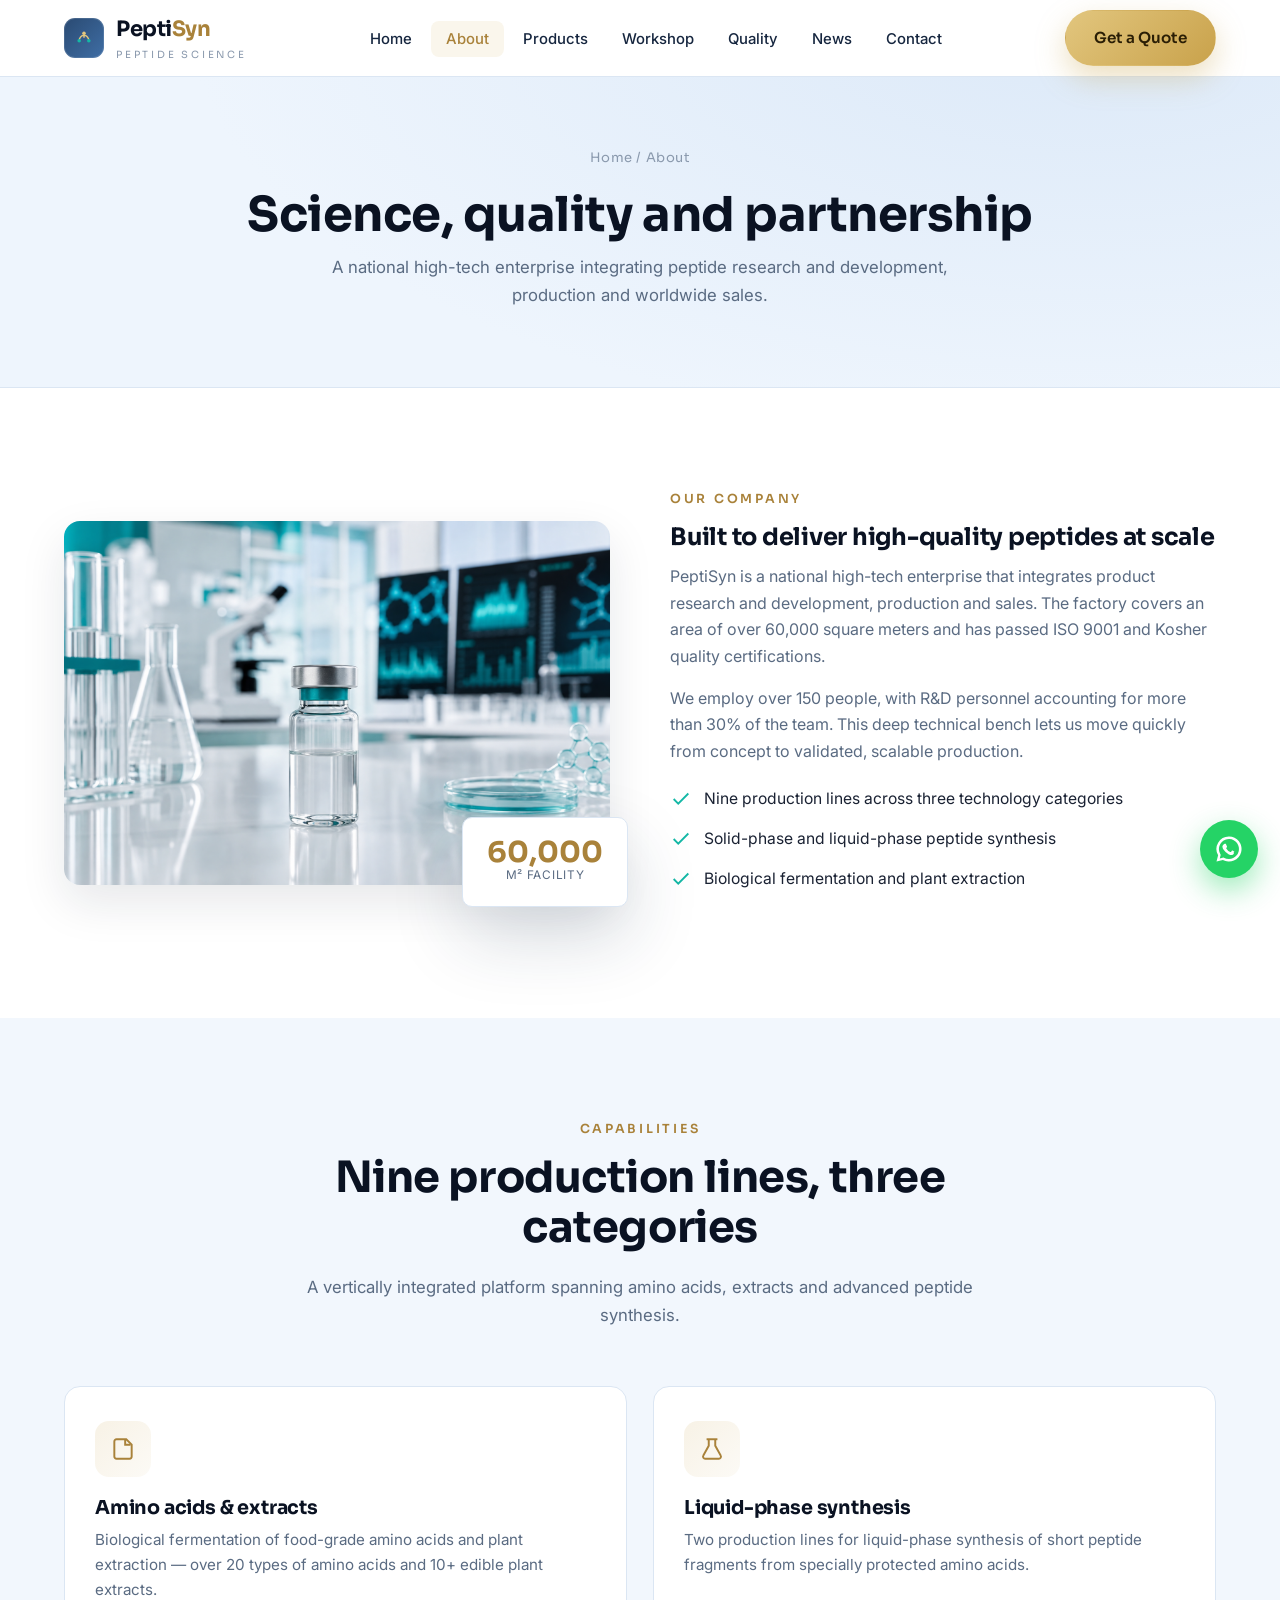
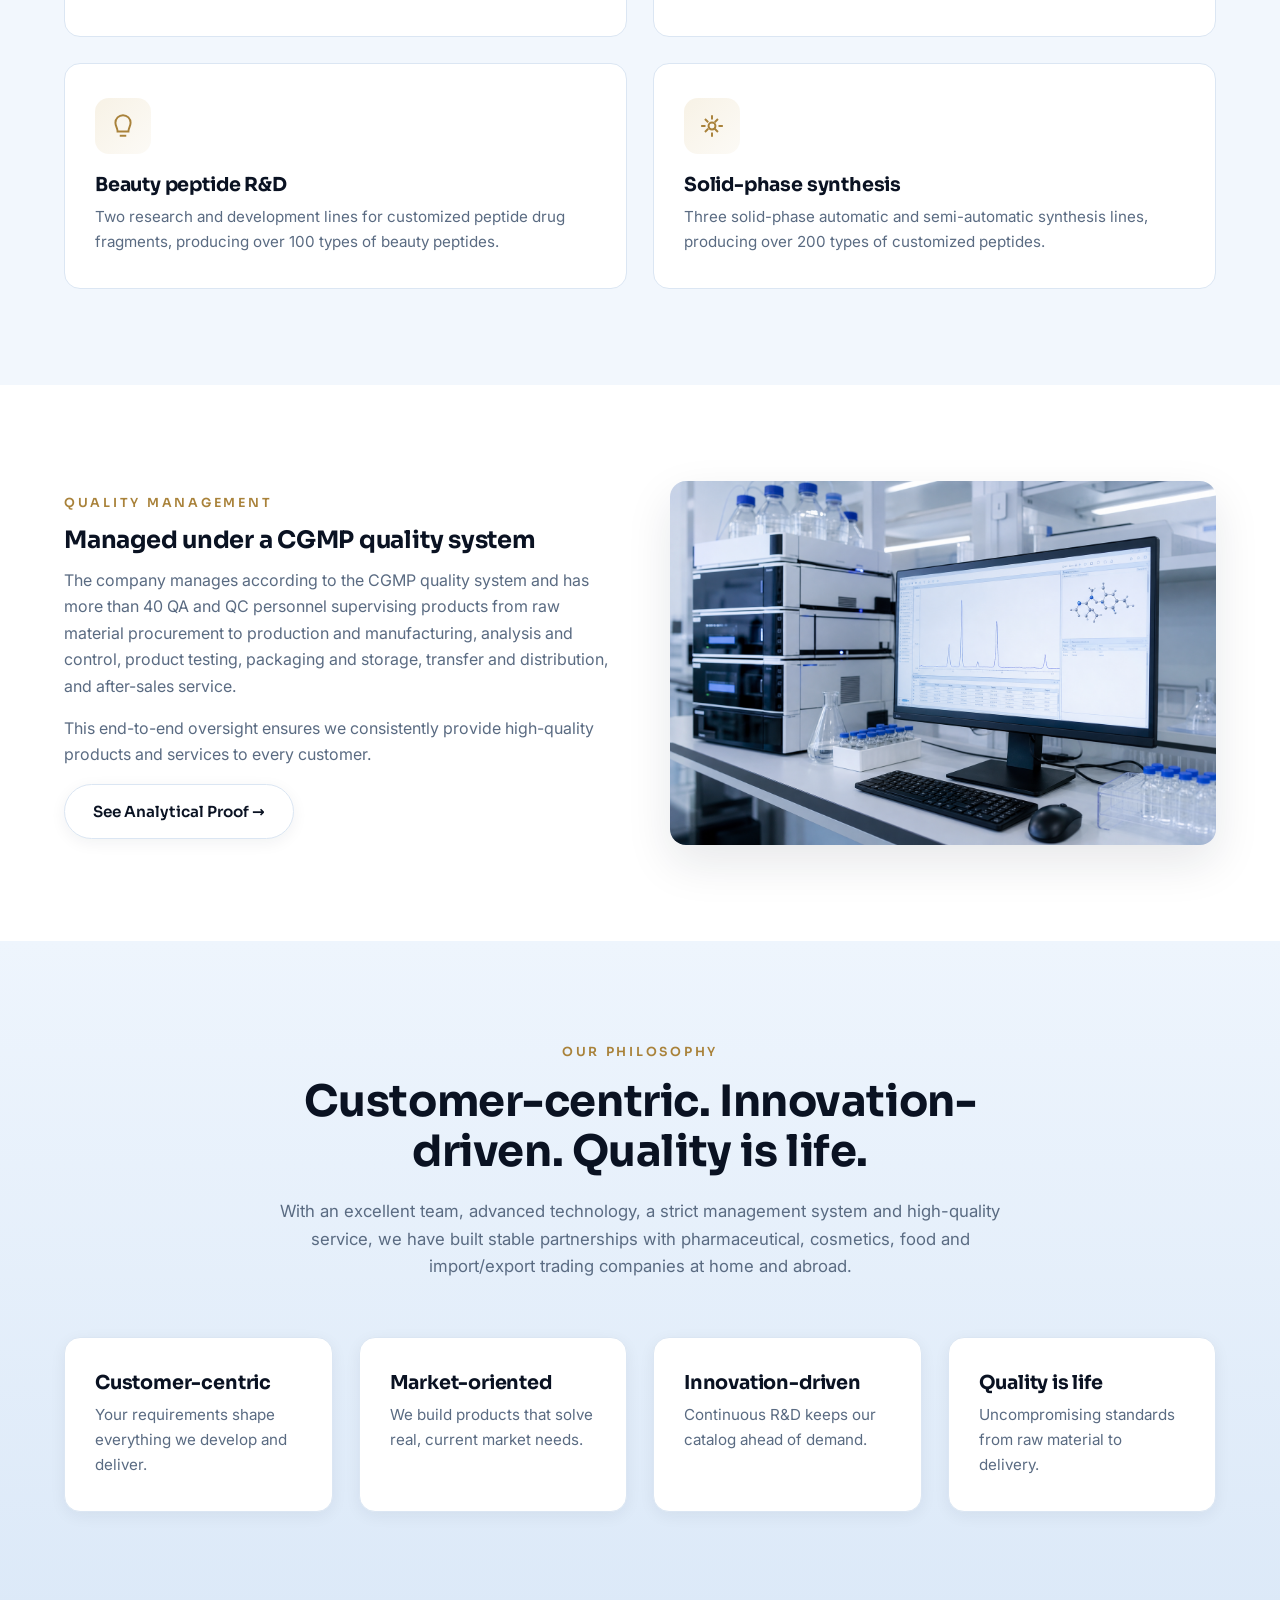
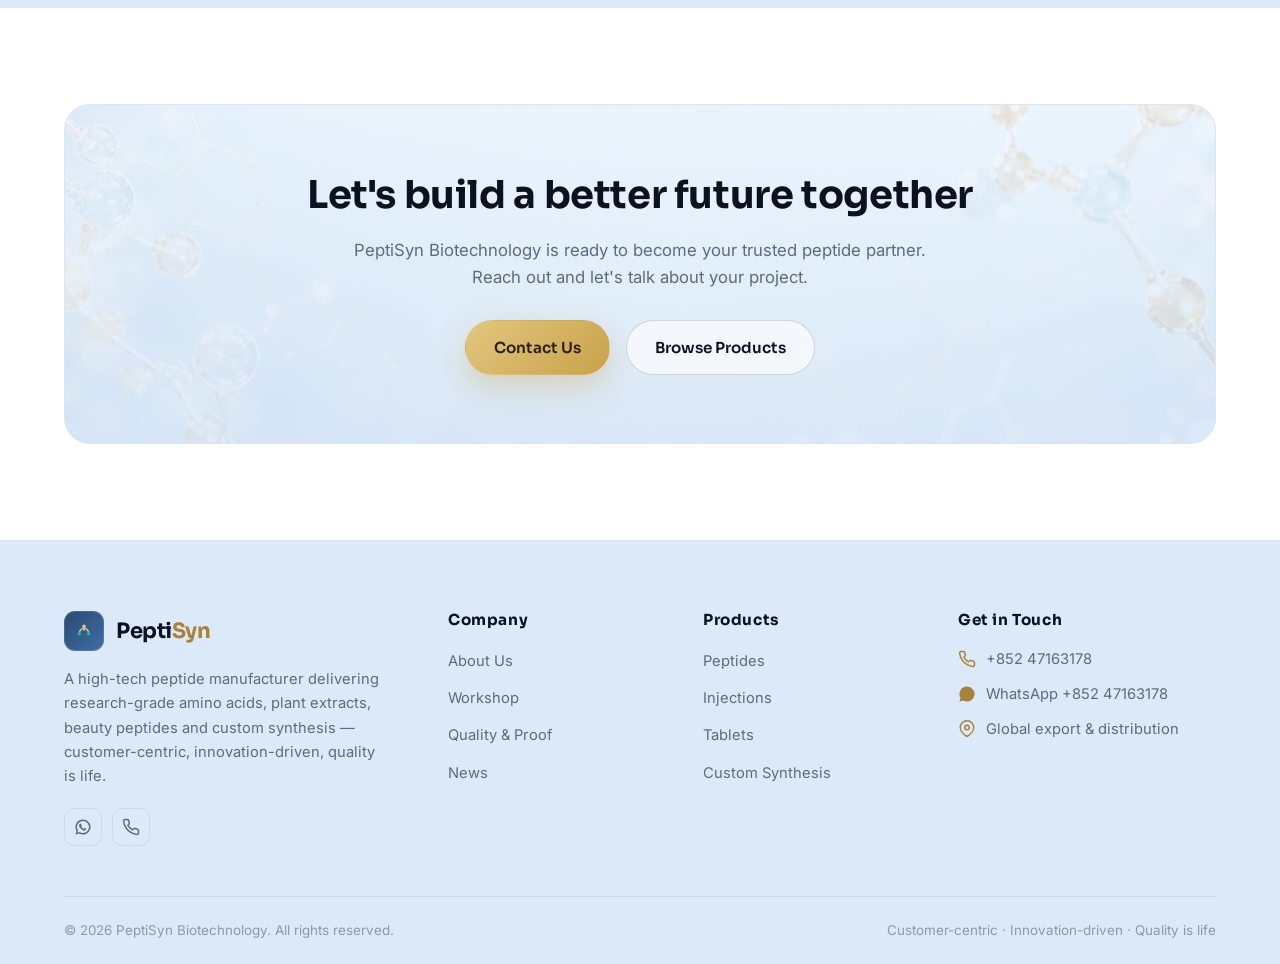
==== commit 60d64f25: "~" ====
--- a/about.html
+++ b/about.html
@@ -126,10 +126,10 @@
       <p>With an excellent team, advanced technology, a strict management system and high-quality service, we have built stable partnerships with pharmaceutical, cosmetics, food and import/export trading companies at home and abroad.</p>
     </div>
     <div class="grid grid-4">
-      <div class="card reveal" style="background:rgba(255,255,255,.04);border-color:rgba(255,255,255,.08)"><h3 style="color:#fff">Customer-centric</h3><p style="color:#9fb0c6">Your requirements shape everything we develop and deliver.</p></div>
-      <div class="card reveal d1" style="background:rgba(255,255,255,.04);border-color:rgba(255,255,255,.08)"><h3 style="color:#fff">Market-oriented</h3><p style="color:#9fb0c6">We build products that solve real, current market needs.</p></div>
-      <div class="card reveal d2" style="background:rgba(255,255,255,.04);border-color:rgba(255,255,255,.08)"><h3 style="color:#fff">Innovation-driven</h3><p style="color:#9fb0c6">Continuous R&amp;D keeps our catalog ahead of demand.</p></div>
-      <div class="card reveal d3" style="background:rgba(255,255,255,.04);border-color:rgba(255,255,255,.08)"><h3 style="color:#fff">Quality is life</h3><p style="color:#9fb0c6">Uncompromising standards from raw material to delivery.</p></div>
+      <div class="card reveal"><h3>Customer-centric</h3><p>Your requirements shape everything we develop and deliver.</p></div>
+      <div class="card reveal d1"><h3>Market-oriented</h3><p>We build products that solve real, current market needs.</p></div>
+      <div class="card reveal d2"><h3>Innovation-driven</h3><p>Continuous R&amp;D keeps our catalog ahead of demand.</p></div>
+      <div class="card reveal d3"><h3>Quality is life</h3><p>Uncompromising standards from raw material to delivery.</p></div>
     </div>
   </div>
 </section>
--- a/assets/css/styles.css
+++ b/assets/css/styles.css
@@ -1,6 +1,6 @@
 /* ==========================================================================
-   PeptiSyn — Premium Peptide Manufacturer
-   Global stylesheet
+   PeptiSyn - Premium Peptide Manufacturer
+   Global stylesheet (light-blue theme)
    ========================================================================== */
 
 :root {
@@ -11,10 +11,16 @@
   --ink: #1a2233;
   --slate: #5a6b82;
   --slate-light: #8a99ad;
-  --line: #e6ebf2;
+  --line: #dbe6f3;
   --bg: #ffffff;
-  --bg-soft: #f6f8fb;
-  --bg-softer: #eef2f7;
+  --bg-soft: #f2f7fd;
+  --bg-softer: #e9f1fb;
+
+  /* light-blue palette */
+  --sky-1: #eef5fd;
+  --sky-2: #dce9f8;
+  --sky-3: #cfe0f5;
+  --sky-line: rgba(15, 27, 48, .08);
 
   --gold: #c9a24b;
   --gold-light: #e2c67e;
@@ -27,7 +33,7 @@
   --radius-lg: 26px;
   --shadow-sm: 0 4px 16px rgba(15, 27, 48, .06);
   --shadow: 0 18px 46px rgba(15, 27, 48, .10);
-  --shadow-lg: 0 30px 70px rgba(10, 18, 34, .18);
+  --shadow-lg: 0 30px 70px rgba(30, 51, 80, .18);
   --maxw: 1200px;
   --ease: cubic-bezier(.22, .61, .36, 1);
 
@@ -72,8 +78,8 @@
 
 .section { padding: 96px 0; }
 .section--soft { background: var(--bg-soft); }
-.section--dark { background: var(--navy-900); color: #cfd8e6; }
-.section--dark h2, .section--dark h3 { color: #fff; }
+.section--dark { background: linear-gradient(180deg, var(--sky-1), var(--sky-2)); color: var(--slate); }
+.section--dark h2, .section--dark h3 { color: var(--navy-900); }
 
 /* ---------- Utility ---------- */
 .eyebrow {
@@ -86,7 +92,7 @@
   color: var(--gold-dark);
   margin-bottom: 14px;
 }
-.section--dark .eyebrow { color: var(--gold-light); }
+.section--dark .eyebrow { color: var(--gold-dark); }
 
 .section-head { max-width: 720px; margin: 0 auto 56px; text-align: center; }
 .section-head.left { margin-left: 0; text-align: left; }
@@ -114,11 +120,12 @@
 }
 .btn-gold:hover { box-shadow: 0 16px 40px rgba(201, 162, 75, .5); }
 .btn-ghost {
-  background: transparent;
-  border-color: rgba(255, 255, 255, .35);
-  color: #fff;
-}
-.btn-ghost:hover { background: rgba(255, 255, 255, .1); }
+  background: rgba(255, 255, 255, .65);
+  border-color: rgba(15, 27, 48, .16);
+  color: var(--navy-900);
+  backdrop-filter: blur(4px);
+}
+.btn-ghost:hover { background: #fff; border-color: var(--gold); color: var(--gold-dark); }
 .btn-outline {
   background: #fff;
   border-color: var(--line);
@@ -150,9 +157,9 @@
 .brand__mark {
   width: 40px; height: 40px;
   border-radius: 11px;
-  background: linear-gradient(135deg, var(--navy-800), var(--navy-600));
+  background: linear-gradient(135deg, #2a4a72, #3f6ea5);
   display: grid; place-items: center;
-  box-shadow: inset 0 0 0 1px rgba(255,255,255,.08);
+  box-shadow: inset 0 0 0 1px rgba(255,255,255,.12);
   position: relative;
 }
 .brand__mark svg { width: 22px; height: 22px; }
@@ -201,9 +208,10 @@
    ========================================================================== */
 .hero {
   position: relative;
-  background: radial-gradient(1200px 600px at 80% -10%, #16263f 0%, var(--navy-900) 60%);
-  color: #dfe7f2;
+  background: radial-gradient(1200px 620px at 80% -10%, var(--sky-2) 0%, var(--sky-1) 60%);
+  color: var(--ink);
   overflow: hidden;
+  border-bottom: 1px solid var(--line);
 }
 .hero__grid {
   display: grid;
@@ -216,36 +224,36 @@
   display: inline-flex; align-items: center; gap: 8px;
   padding: 7px 14px;
   border-radius: 999px;
-  background: rgba(201,162,75,.12);
-  border: 1px solid rgba(201,162,75,.3);
-  color: var(--gold-light);
+  background: rgba(201,162,75,.14);
+  border: 1px solid rgba(201,162,75,.4);
+  color: var(--gold-dark);
   font-size: .78rem; font-weight: 600; letter-spacing: .08em;
   font-family: var(--font-head);
   margin-bottom: 22px;
 }
 .hero__badge .dot { width: 7px; height: 7px; border-radius: 50%; background: var(--teal); box-shadow: 0 0 0 4px rgba(20,184,166,.25); }
 .hero h1 {
-  color: #fff;
+  color: var(--navy-900);
   font-size: clamp(2.3rem, 4.6vw, 3.8rem);
   line-height: 1.06;
   margin-bottom: 20px;
 }
 .hero h1 .accent {
-  background: linear-gradient(120deg, var(--gold-light), var(--gold));
+  background: linear-gradient(120deg, var(--gold), var(--gold-dark));
   -webkit-background-clip: text; background-clip: text; color: transparent;
 }
-.hero p.lead { font-size: 1.12rem; color: #b8c4d6; max-width: 540px; margin-bottom: 32px; }
+.hero p.lead { font-size: 1.12rem; color: var(--slate); max-width: 540px; margin-bottom: 32px; }
 .hero__actions { display: flex; gap: 16px; flex-wrap: wrap; }
 .hero__stats { display: flex; gap: 38px; margin-top: 46px; flex-wrap: wrap; }
-.hero__stat .num { font-family: var(--font-head); font-weight: 700; font-size: 1.9rem; color: #fff; }
-.hero__stat .num b { color: var(--gold-light); }
-.hero__stat .lbl { font-size: .82rem; color: #90a0b8; letter-spacing: .04em; }
+.hero__stat .num { font-family: var(--font-head); font-weight: 700; font-size: 1.9rem; color: var(--navy-900); }
+.hero__stat .num b { color: var(--gold-dark); }
+.hero__stat .lbl { font-size: .82rem; color: var(--slate-light); letter-spacing: .04em; }
 
 .hero__visual { position: relative; }
 .hero__visual img {
   border-radius: var(--radius-lg);
   box-shadow: var(--shadow-lg);
-  border: 1px solid rgba(255,255,255,.08);
+  border: 1px solid rgba(15,27,48,.06);
 }
 .hero__float {
   position: absolute;
@@ -309,6 +317,11 @@
 .card h3 { font-size: 1.2rem; margin-bottom: 8px; }
 .card p { font-size: .95rem; margin: 0; }
 
+/* dark-section cards (now on light-blue) */
+.section--dark .card { background: #fff; border-color: var(--line); box-shadow: var(--shadow-sm); }
+.section--dark .card h3 { color: var(--navy-900); }
+.section--dark .card p { color: var(--slate); }
+
 /* ==========================================================================
    Split / about
    ========================================================================== */
@@ -317,13 +330,14 @@
 .split__media { position: relative; }
 .badge-float {
   position: absolute; right: -18px; bottom: -22px;
-  background: var(--navy-900); color: #fff;
+  background: #fff; color: var(--navy-900);
   padding: 20px 24px; border-radius: var(--radius-sm);
   box-shadow: var(--shadow-lg);
+  border: 1px solid var(--line);
   text-align: center;
 }
-.badge-float .n { font-family: var(--font-head); font-size: 1.8rem; font-weight: 700; color: var(--gold-light); line-height: 1; }
-.badge-float .t { font-size: .74rem; letter-spacing: .06em; color: #a9b6c9; }
+.badge-float .n { font-family: var(--font-head); font-size: 1.8rem; font-weight: 700; color: var(--gold-dark); line-height: 1; }
+.badge-float .t { font-size: .74rem; letter-spacing: .06em; color: var(--slate); }
 
 .ticks { list-style: none; padding: 0; margin: 22px 0 30px; display: grid; gap: 14px; }
 .ticks li { display: flex; gap: 12px; align-items: flex-start; color: var(--ink); font-size: .98rem; }
@@ -358,31 +372,33 @@
   position: relative;
   padding: 32px 26px;
   border-radius: var(--radius);
-  background: rgba(255,255,255,.03);
-  border: 1px solid rgba(255,255,255,.08);
+  background: #fff;
+  border: 1px solid var(--line);
+  box-shadow: var(--shadow-sm);
 }
 .step::before {
   counter-increment: step; content: "0" counter(step);
   font-family: var(--font-head); font-weight: 700; font-size: 2.4rem;
-  color: rgba(201,162,75,.35); display: block; margin-bottom: 12px;
-}
-.step h3 { color: #fff; font-size: 1.1rem; }
-.step p { color: #9fb0c6; font-size: .92rem; margin: 0; }
+  color: rgba(201,162,75,.5); display: block; margin-bottom: 12px;
+}
+.step h3 { color: var(--navy-900); font-size: 1.1rem; }
+.step p { color: var(--slate); font-size: .92rem; margin: 0; }
 
 /* ==========================================================================
    CTA band
    ========================================================================== */
 .cta {
   position: relative;
-  background: linear-gradient(rgba(10,18,34,.86), rgba(10,18,34,.9)), var(--cta-bg) center/cover;
-  color: #fff;
+  background: linear-gradient(rgba(238,245,253,.82), rgba(220,233,248,.9)), var(--cta-bg) center/cover;
+  color: var(--ink);
+  border: 1px solid var(--line);
   border-radius: var(--radius-lg);
   padding: 68px 56px;
   overflow: hidden;
   text-align: center;
 }
-.cta h2 { color: #fff; font-size: clamp(1.7rem, 3vw, 2.5rem); }
-.cta p { color: #c4cfdf; max-width: 620px; margin: 0 auto 28px; font-size: 1.05rem; }
+.cta h2 { color: var(--navy-900); font-size: clamp(1.7rem, 3vw, 2.5rem); }
+.cta p { color: var(--slate); max-width: 620px; margin: 0 auto 28px; font-size: 1.05rem; }
 .cta__actions { display: flex; gap: 16px; justify-content: center; flex-wrap: wrap; }
 
 /* ==========================================================================
@@ -408,15 +424,16 @@
    Page hero (inner pages)
    ========================================================================== */
 .page-hero {
-  background: radial-gradient(900px 400px at 85% -20%, #16263f, var(--navy-900));
-  color: #fff;
+  background: radial-gradient(900px 420px at 85% -20%, var(--sky-2), var(--sky-1));
+  color: var(--ink);
   padding: 70px 0 78px;
   text-align: center;
-}
-.page-hero h1 { color: #fff; font-size: clamp(2rem, 4vw, 3rem); margin-bottom: 12px; }
-.page-hero p { color: #b8c4d6; max-width: 620px; margin: 0 auto; font-size: 1.05rem; }
-.crumbs { font-size: .82rem; color: #8fa0b8; margin-bottom: 18px; font-family: var(--font-head); letter-spacing: .04em; }
-.crumbs a:hover { color: var(--gold-light); }
+  border-bottom: 1px solid var(--line);
+}
+.page-hero h1 { color: var(--navy-900); font-size: clamp(2rem, 4vw, 3rem); margin-bottom: 12px; }
+.page-hero p { color: var(--slate); max-width: 620px; margin: 0 auto; font-size: 1.05rem; }
+.crumbs { font-size: .82rem; color: var(--slate-light); margin-bottom: 18px; font-family: var(--font-head); letter-spacing: .04em; }
+.crumbs a:hover { color: var(--gold-dark); }
 
 /* ==========================================================================
    Contact
@@ -451,26 +468,26 @@
 .form-note { font-size: .82rem; color: var(--slate-light); margin: 6px 0 0; }
 
 .map-wrap { border-radius: var(--radius); overflow: hidden; border: 1px solid var(--line); margin-top: 40px; }
-.map-wrap iframe { width: 100%; height: 340px; border: 0; display: block; filter: grayscale(.2) contrast(1.05); }
+.map-wrap iframe { width: 100%; height: 340px; border: 0; display: block; filter: grayscale(.15) contrast(1.03); }
 
 /* ==========================================================================
    Footer
    ========================================================================== */
-.footer { background: var(--navy-900); color: #9fb0c6; padding: 70px 0 0; }
+.footer { background: var(--sky-2); color: var(--slate); padding: 70px 0 0; border-top: 1px solid var(--line); }
 .footer__grid { display: grid; grid-template-columns: 1.6fr 1fr 1fr 1.2fr; gap: 40px; padding-bottom: 50px; }
-.footer h4 { color: #fff; font-size: .95rem; letter-spacing: .04em; margin-bottom: 18px; }
+.footer h4 { color: var(--navy-900); font-size: .95rem; letter-spacing: .04em; margin-bottom: 18px; }
 .footer ul { list-style: none; padding: 0; margin: 0; display: grid; gap: 11px; }
-.footer a { font-size: .92rem; color: #9fb0c6; transition: color .2s; }
-.footer a:hover { color: var(--gold-light); }
-.footer__brand .brand__name { color: #fff; }
-.footer__brand .brand__name b { color: var(--gold-light); }
-.footer__brand p { font-size: .92rem; color: #8496ad; margin: 16px 0 20px; max-width: 320px; }
+.footer a { font-size: .92rem; color: var(--slate); transition: color .2s; }
+.footer a:hover { color: var(--gold-dark); }
+.footer__brand .brand__name { color: var(--navy-900); }
+.footer__brand .brand__name b { color: var(--gold-dark); }
+.footer__brand p { font-size: .92rem; color: var(--slate); margin: 16px 0 20px; max-width: 320px; }
 .footer__contact { display: grid; gap: 12px; }
-.footer__contact li { display: flex; gap: 10px; align-items: center; font-size: .92rem; }
-.footer__contact svg { width: 18px; height: 18px; color: var(--gold-light); flex: none; }
-.footer__bottom { border-top: 1px solid rgba(255,255,255,.08); padding: 22px 0; display: flex; justify-content: space-between; gap: 14px; flex-wrap: wrap; font-size: .84rem; color: #7a8aa2; }
+.footer__contact li { display: flex; gap: 10px; align-items: center; font-size: .92rem; color: var(--slate); }
+.footer__contact svg { width: 18px; height: 18px; color: var(--gold-dark); flex: none; }
+.footer__bottom { border-top: 1px solid var(--sky-line); padding: 22px 0; display: flex; justify-content: space-between; gap: 14px; flex-wrap: wrap; font-size: .84rem; color: var(--slate-light); }
 .footer__social { display: flex; gap: 10px; }
-.footer__social a { width: 38px; height: 38px; border-radius: 10px; border: 1px solid rgba(255,255,255,.12); display: grid; place-items: center; color: #b8c4d6; transition: .25s; }
+.footer__social a { width: 38px; height: 38px; border-radius: 10px; border: 1px solid var(--sky-line); display: grid; place-items: center; color: var(--slate); transition: .25s; }
 .footer__social a:hover { background: var(--gold); color: #2a1e05; border-color: var(--gold); }
 
 /* ==========================================================================
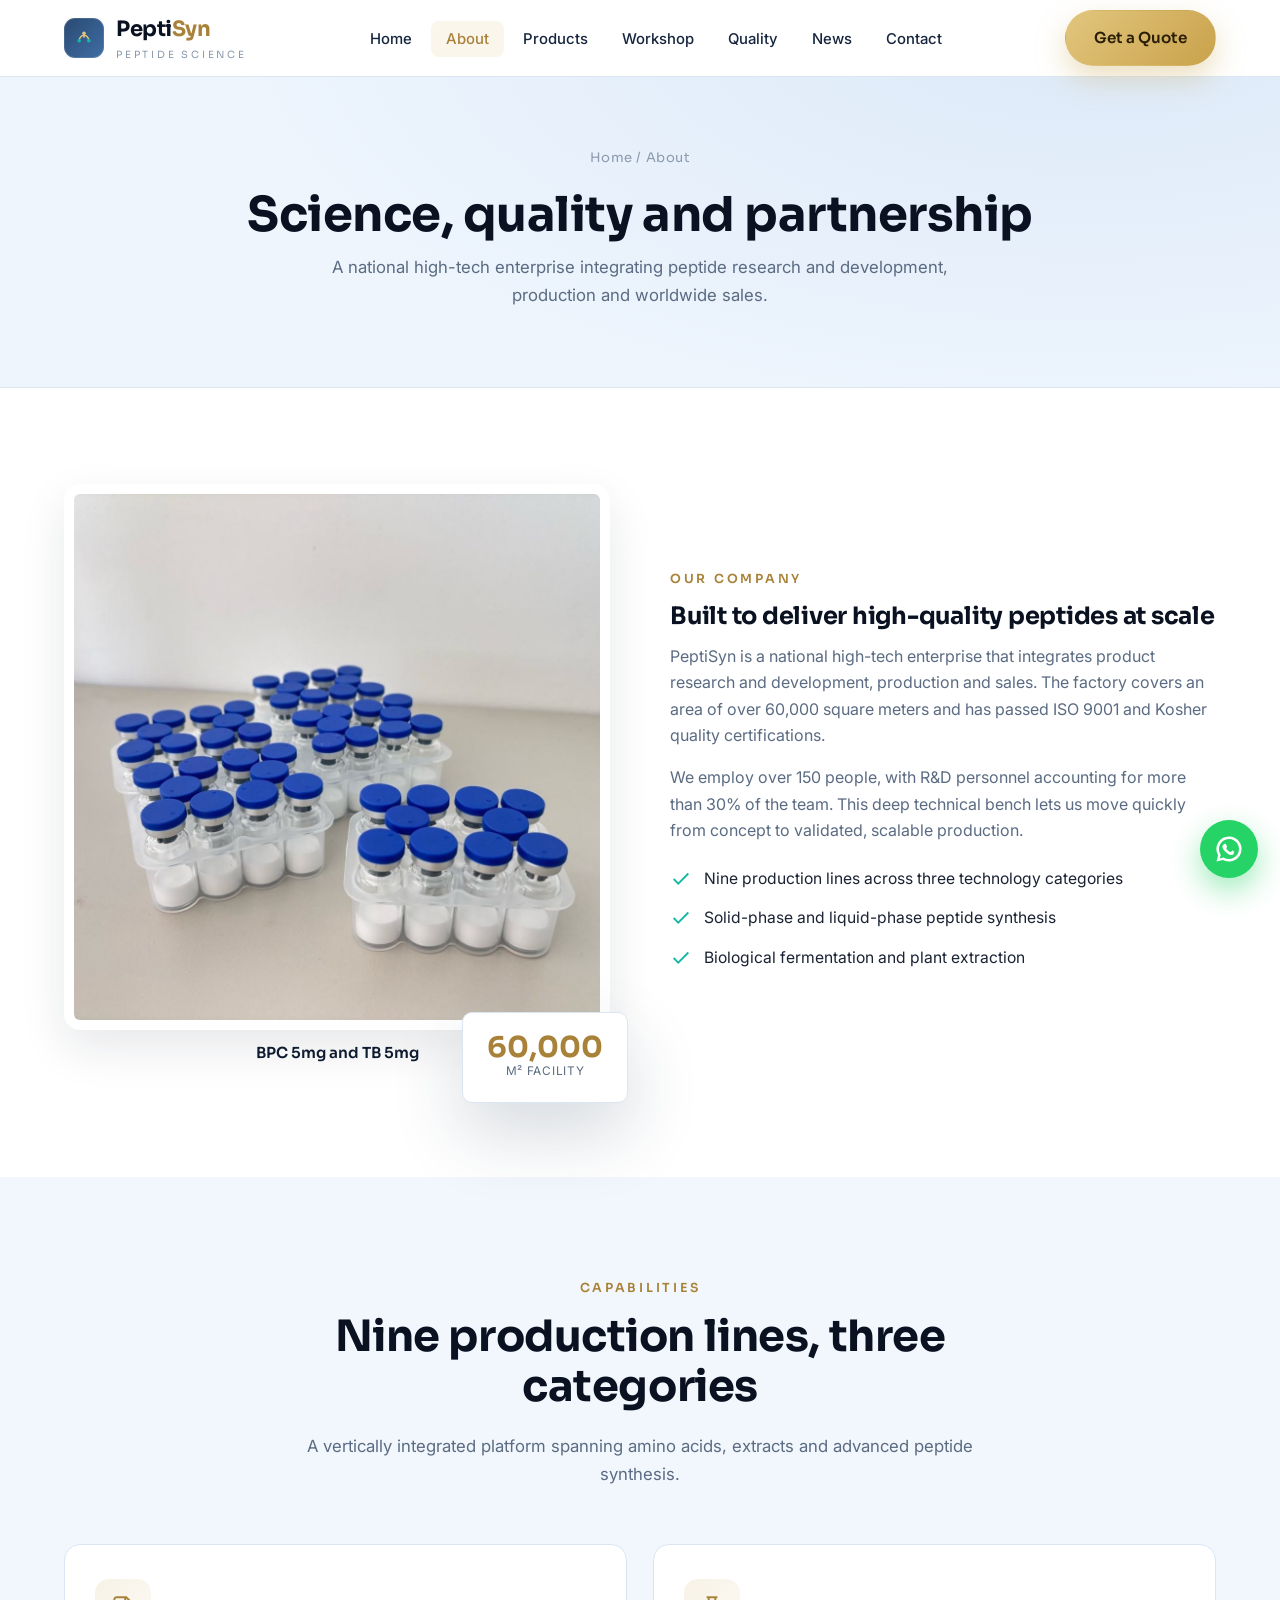
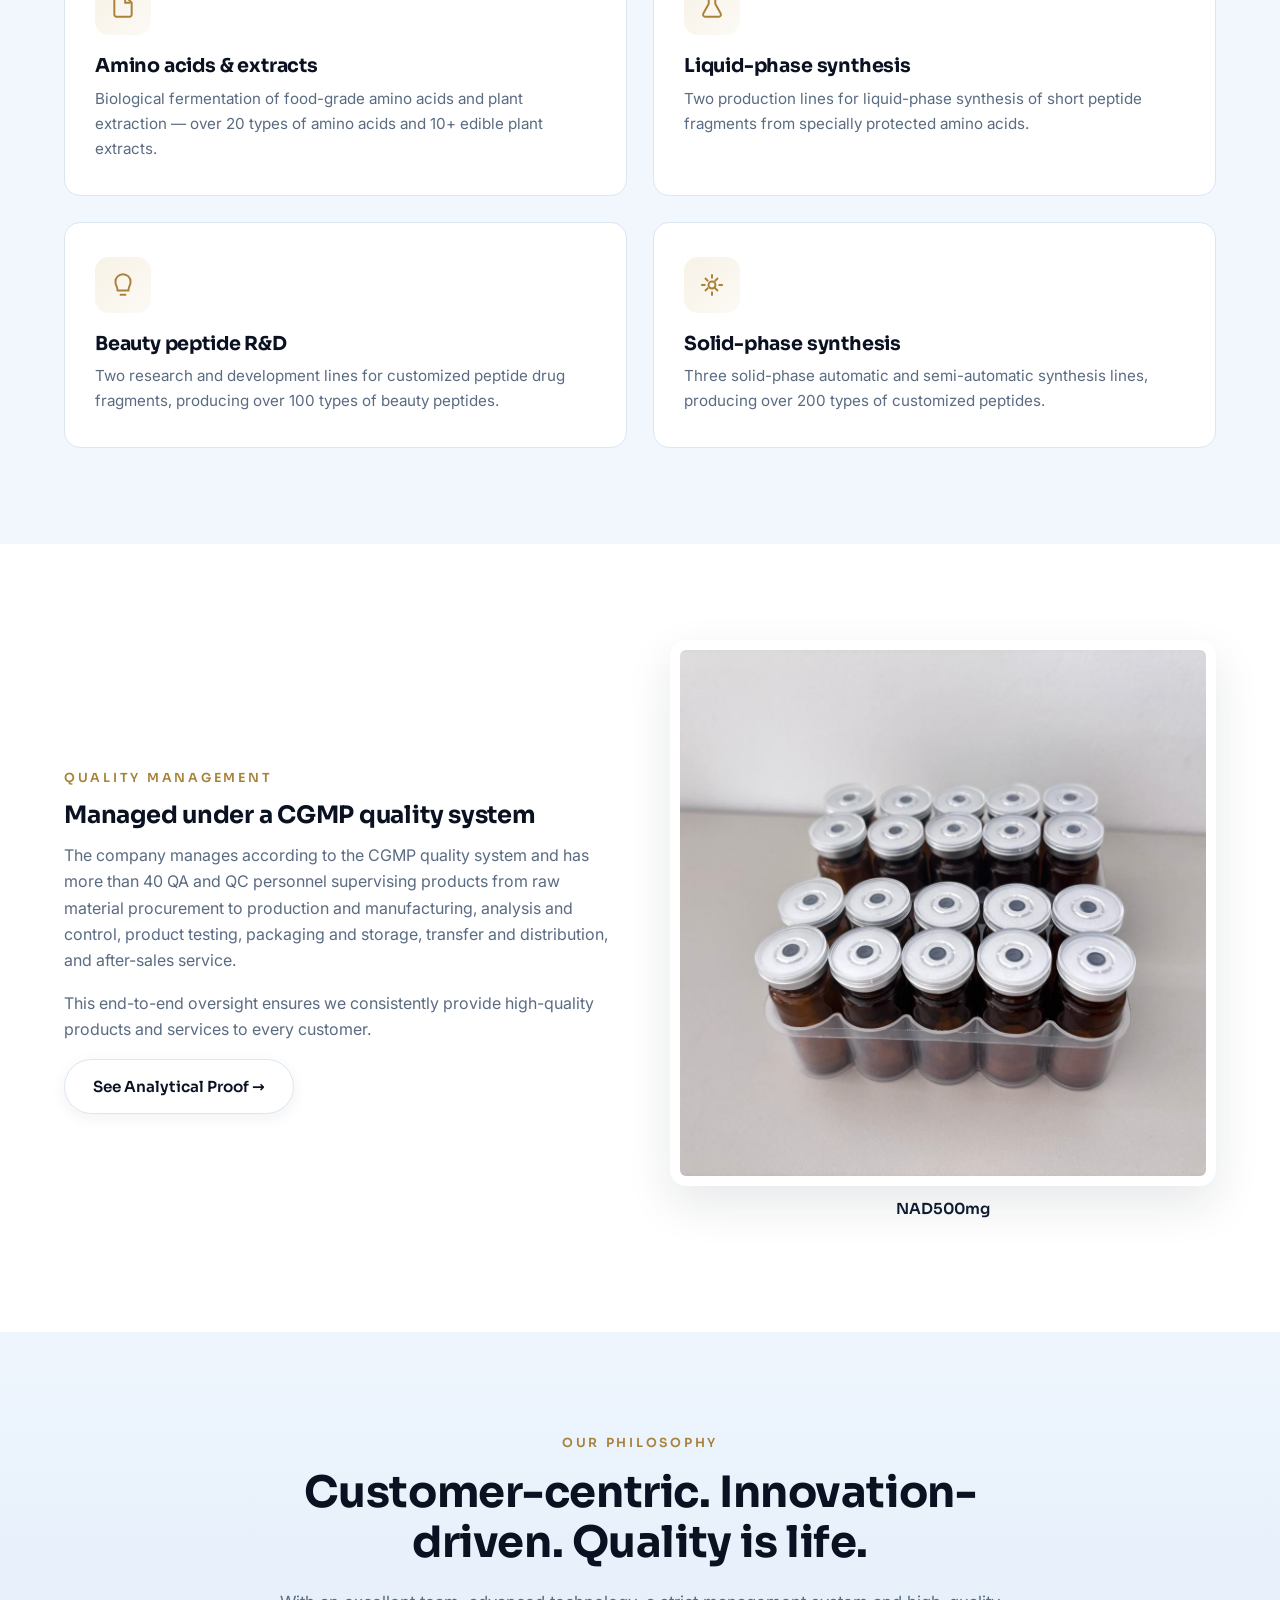
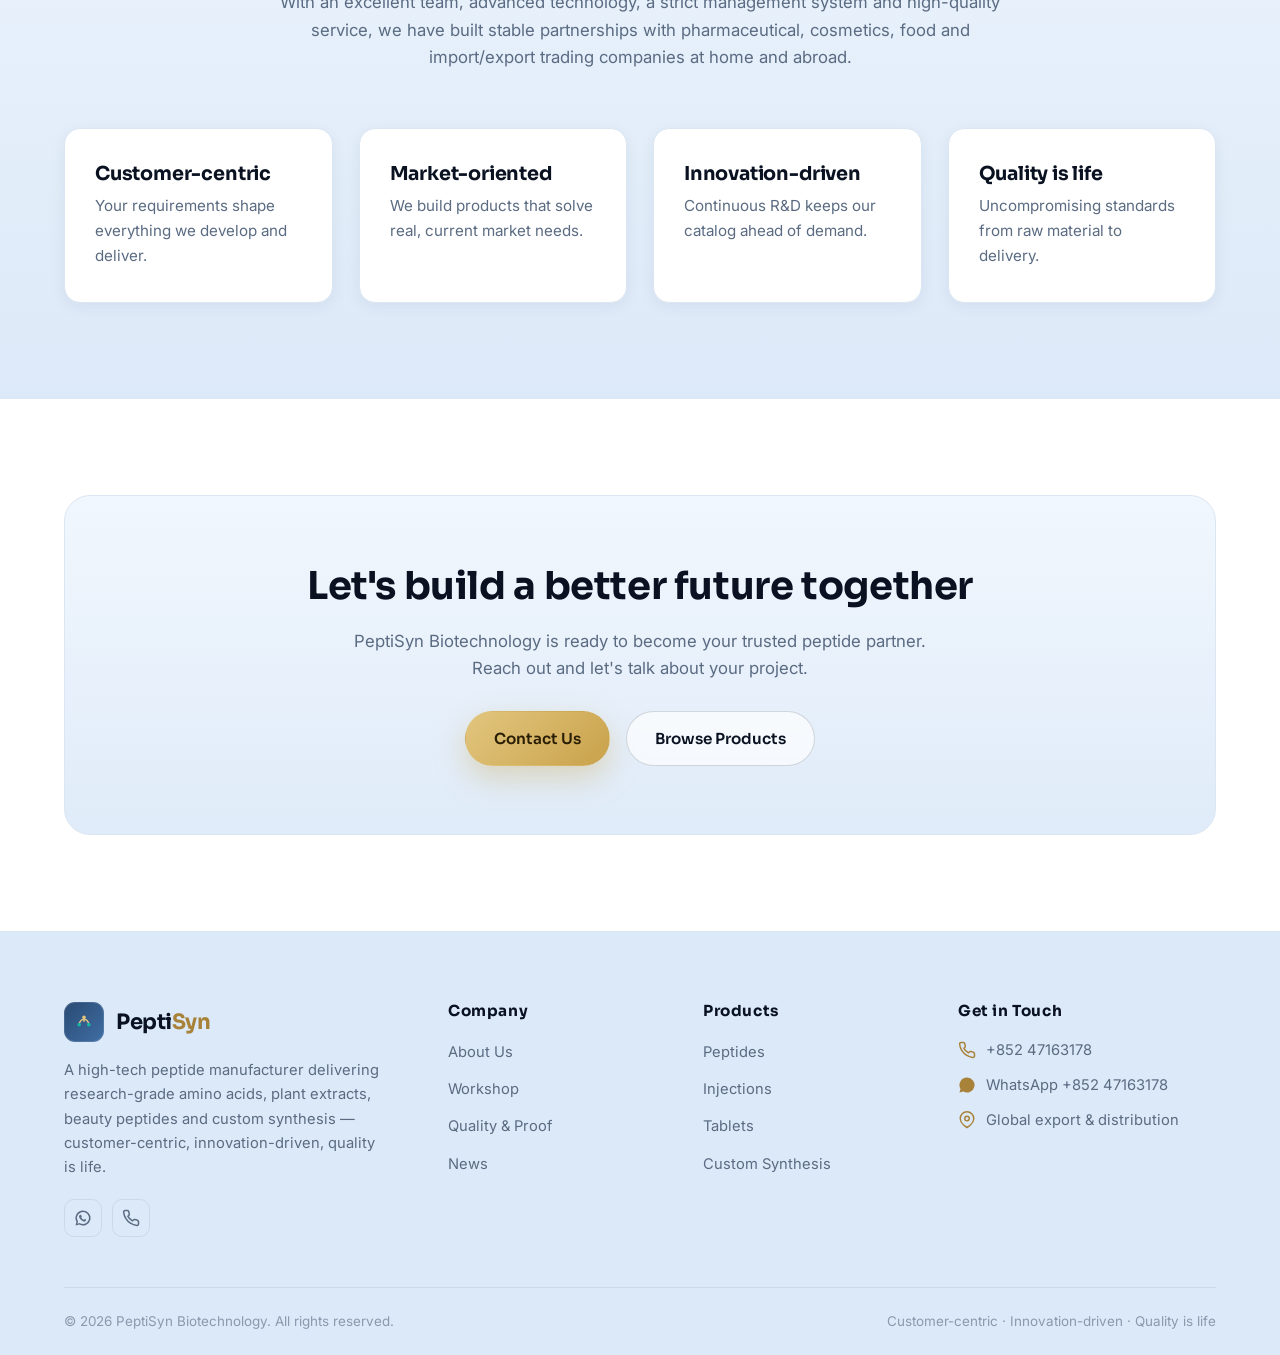
==== commit 1d6650e0: "更新图片" ====
--- a/about.html
+++ b/about.html
@@ -51,7 +51,8 @@
   <div class="container">
     <div class="split">
       <div class="split__media reveal">
-        <img src="assets/img/about-lab.png" alt="PeptiSyn laboratory" />
+        <img src="assets/img/products/BPC%205mg%20and%20TB%205mg.jpg" alt="BPC 5mg and TB 5mg" />
+        <p class="img-caption">BPC 5mg and TB 5mg</p>
         <div class="badge-float"><div class="n">60,000</div><div class="t">M&sup2; FACILITY</div></div>
       </div>
       <div class="split__copy reveal d1">
@@ -112,7 +113,8 @@
         <a href="quality.html" class="btn btn-outline">See Analytical Proof &rarr;</a>
       </div>
       <div class="split__media reveal d1">
-        <img src="assets/img/analytical.png" alt="Quality control analysis" />
+        <img src="assets/img/products/NAD500mg.jpg" alt="NAD500mg" />
+        <p class="img-caption">NAD500mg</p>
       </div>
     </div>
   </div>
@@ -136,7 +138,7 @@
 
 <section class="section">
   <div class="container">
-    <div class="cta reveal" style="--cta-bg:url('../img/cta-molecules.png')">
+    <div class="cta reveal" style="--cta-bg:url('assets/img/products/Epithalon%2050mg.jpg')">
       <h2>Let's build a better future together</h2>
       <p>PeptiSyn Biotechnology is ready to become your trusted peptide partner. Reach out and let's talk about your project.</p>
       <div class="cta__actions">
--- a/assets/css/styles.css
+++ b/assets/css/styles.css
@@ -354,9 +354,43 @@
   transition: transform .3s var(--ease), box-shadow .3s var(--ease);
 }
 .pcard:hover { transform: translateY(-6px); box-shadow: var(--shadow); }
-.pcard__img { aspect-ratio: 4/3; overflow: hidden; background: var(--bg-softer); }
-.pcard__img img { width: 100%; height: 100%; object-fit: cover; transition: transform .5s var(--ease); }
-.pcard:hover .pcard__img img { transform: scale(1.06); }
+.pcard__img { aspect-ratio: 4/3; overflow: hidden; background: #fff; position: relative; }
+.pcard__img img { width: 100%; height: 100%; object-fit: contain; padding: 12px; transition: transform .5s var(--ease); }
+.pcard:hover .pcard__img img { transform: scale(1.04); }
+.pcard__label {
+  position: absolute; left: 0; right: 0; bottom: 0;
+  padding: 28px 16px 12px;
+  background: linear-gradient(transparent, rgba(10, 18, 34, .82));
+  color: #fff;
+  font-family: var(--font-head);
+  font-weight: 600;
+  font-size: .92rem;
+  letter-spacing: .02em;
+  text-align: center;
+}
+.split__media .img-caption,
+.hero__visual .img-caption {
+  margin-top: 10px;
+  text-align: center;
+  font-family: var(--font-head);
+  font-weight: 600;
+  font-size: .95rem;
+  color: var(--navy-800);
+}
+.ncard__label {
+  position: absolute; left: 0; right: 0; bottom: 0;
+  padding: 24px 14px 10px;
+  background: linear-gradient(transparent, rgba(10, 18, 34, .78));
+  color: #fff;
+  font-family: var(--font-head);
+  font-weight: 600;
+  font-size: .88rem;
+  text-align: center;
+}
+.ncard__img { position: relative; background: #fff; }
+.ncard__img img { object-fit: contain; padding: 10px; background: #fff; }
+.split__media img { background: #fff; object-fit: contain; padding: 10px; }
+.hero__visual img { object-fit: contain; background: #fff; padding: 14px; }
 .pcard__body { padding: 24px 26px 28px; }
 .pcard__tag { font-size: .72rem; letter-spacing: .14em; text-transform: uppercase; color: var(--gold-dark); font-weight: 600; font-family: var(--font-head); }
 .pcard h3 { font-size: 1.22rem; margin: 6px 0 8px; }
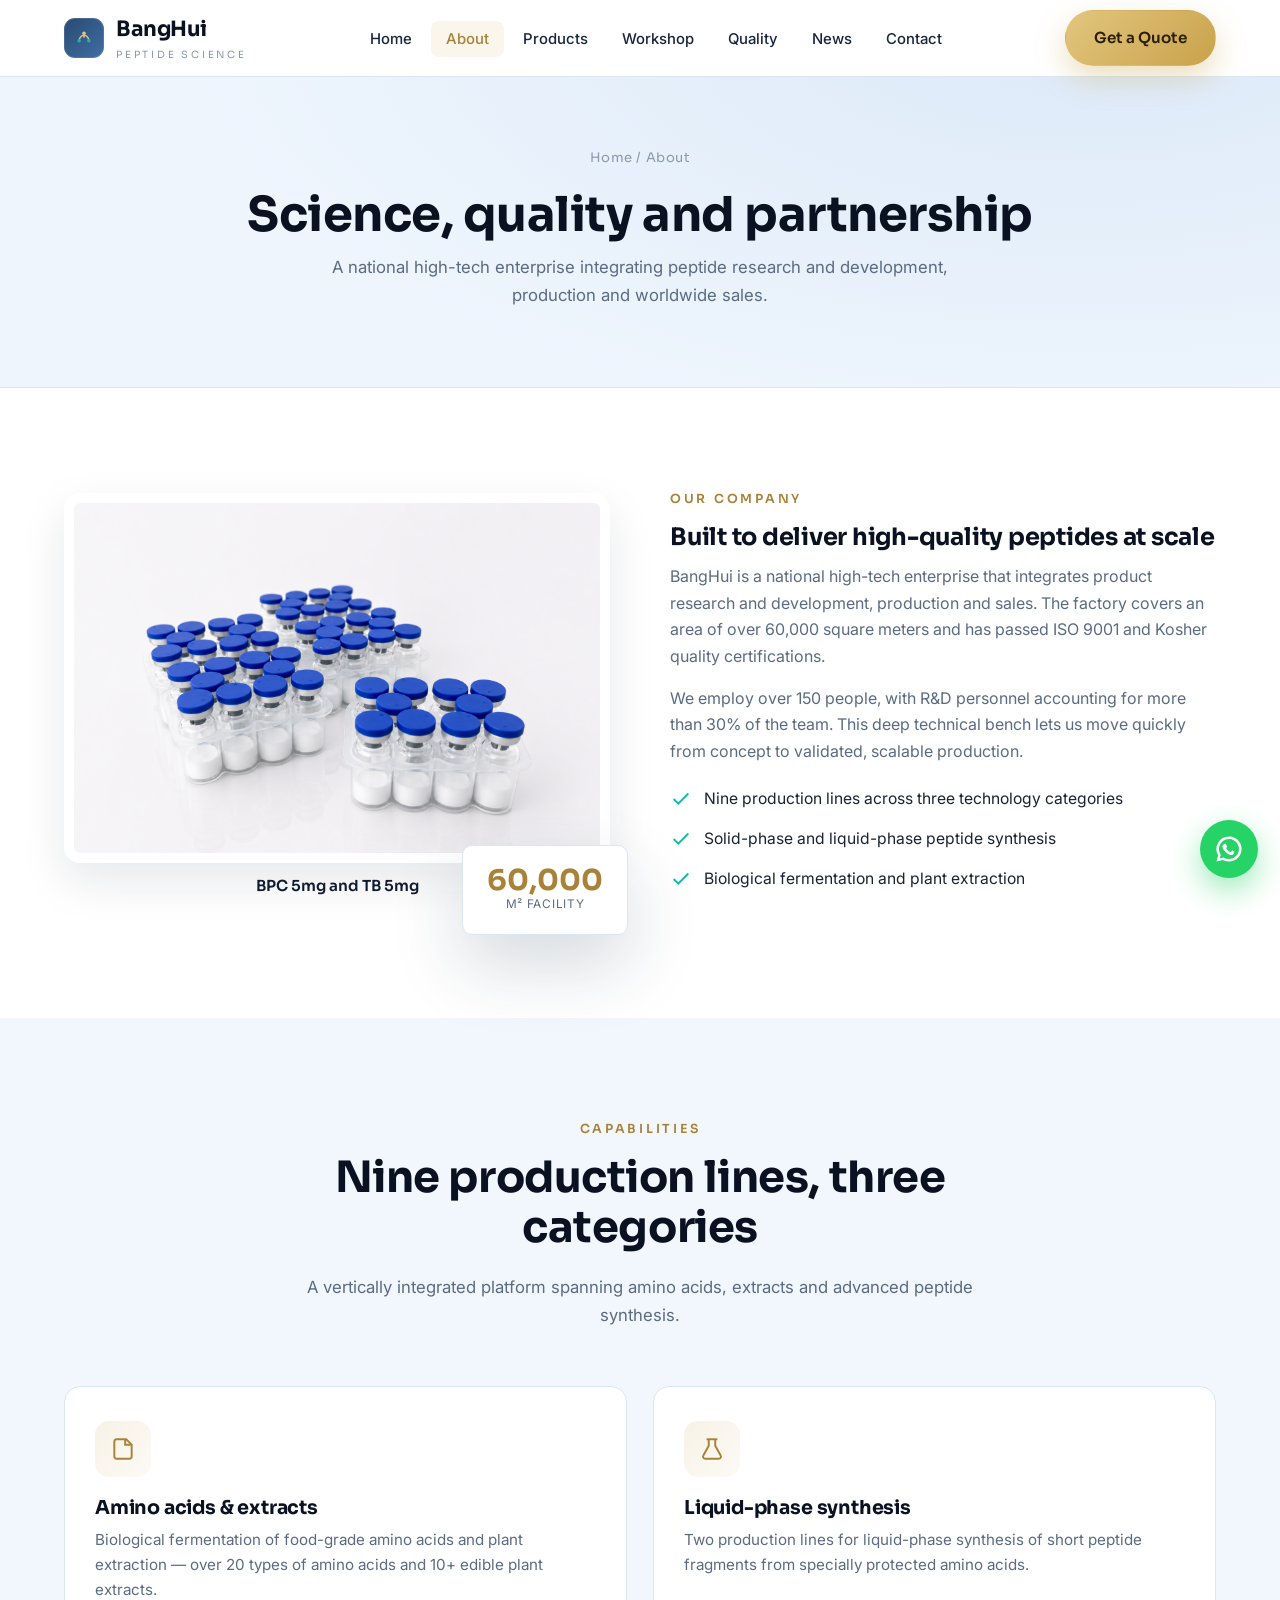
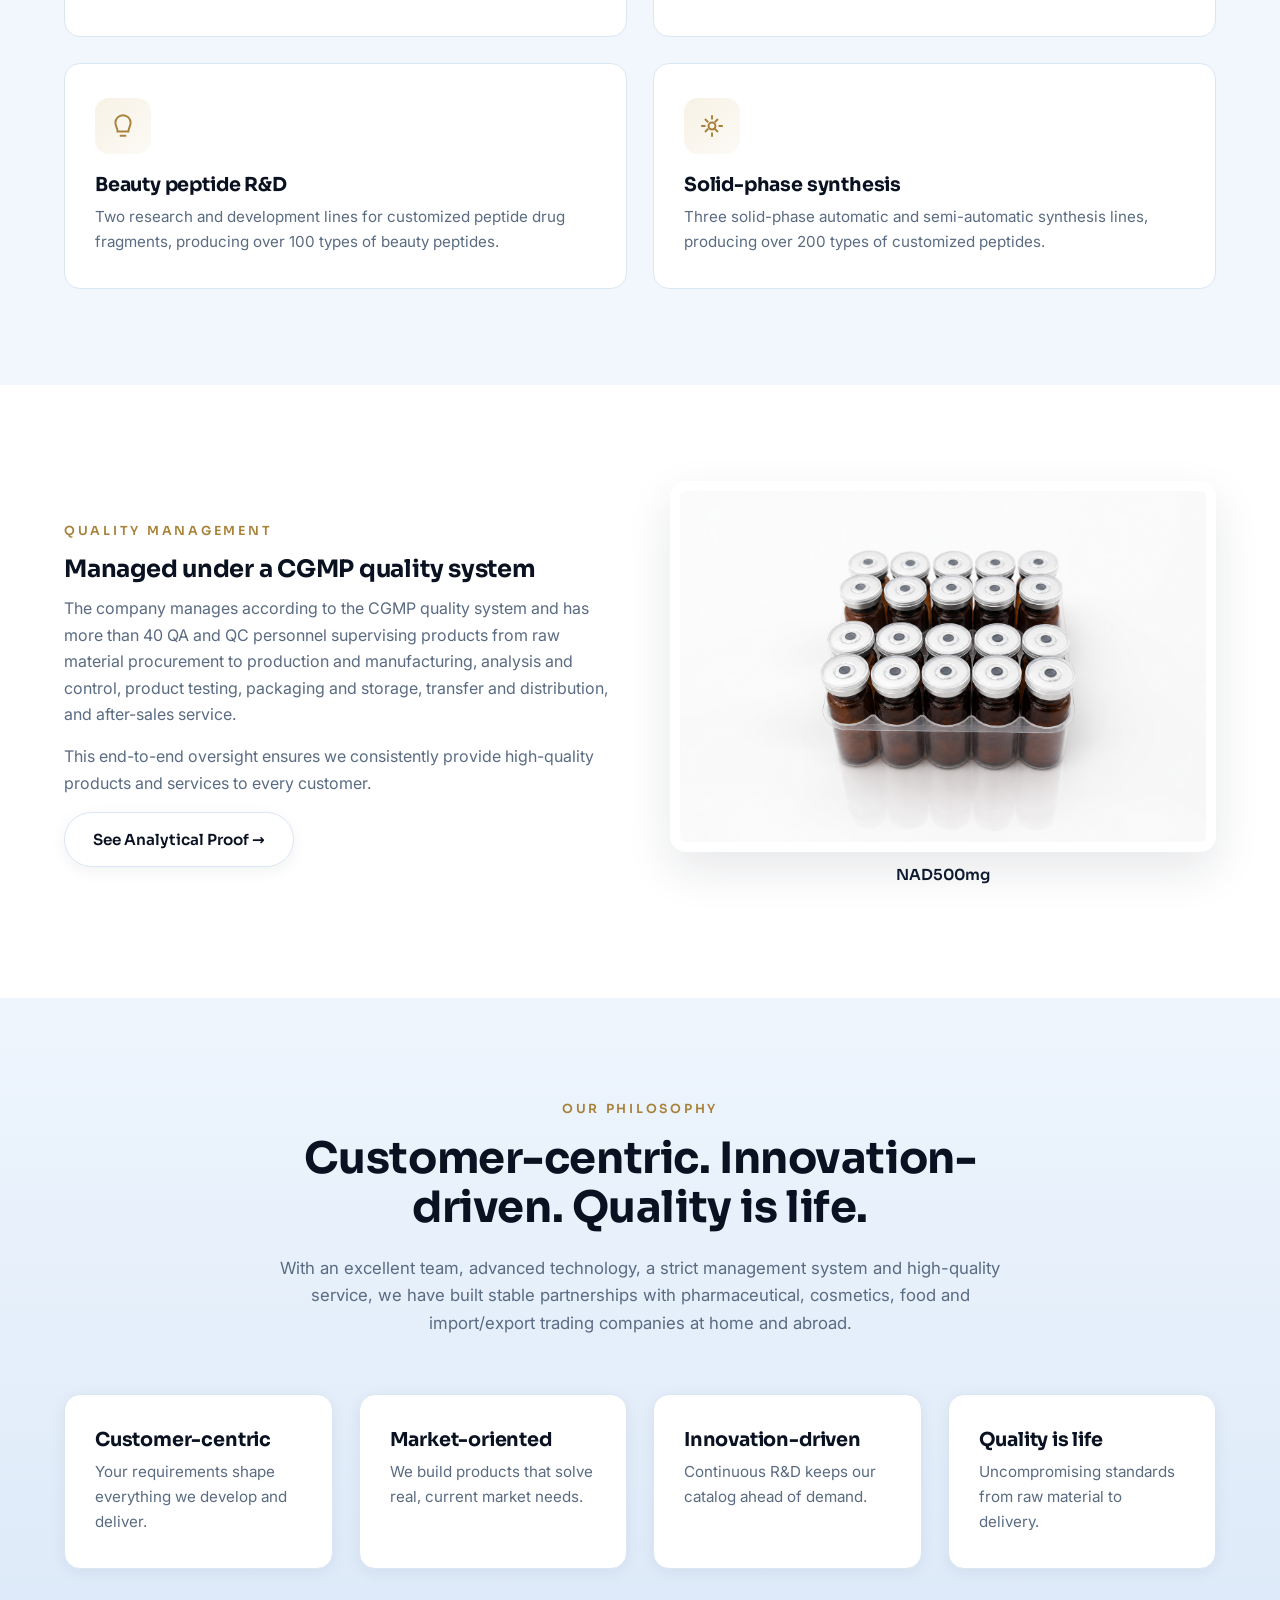
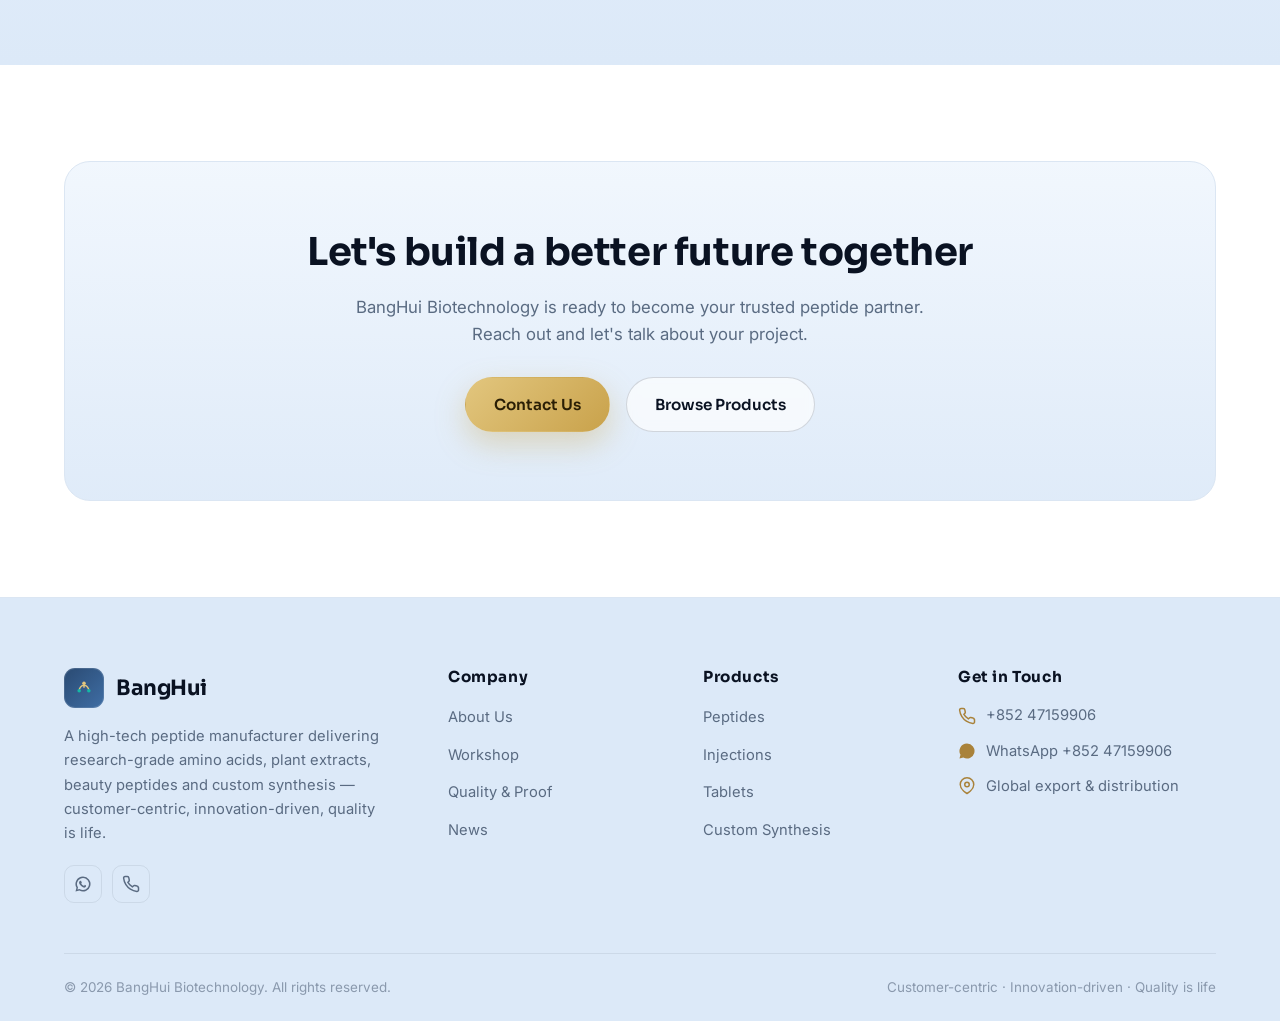
==== commit f2566994: "~" ====
--- a/about.html
+++ b/about.html
@@ -1,10 +1,10 @@
-<!DOCTYPE html>
+﻿<!DOCTYPE html>
 <html lang="en">
 <head>
 <meta charset="UTF-8" />
 <meta name="viewport" content="width=device-width, initial-scale=1.0" />
-<title>About Us &mdash; PeptiSyn Biotechnology</title>
-<meta name="description" content="PeptiSyn is a national high-tech enterprise integrating peptide R&D, production and global sales, managed under a CGMP quality system." />
+<title>About Us &mdash; BangHui Biotechnology</title>
+<meta name="description" content="BangHui is a national high-tech enterprise integrating peptide R&D, production and global sales, managed under a CGMP quality system." />
 <link rel="preconnect" href="https://fonts.googleapis.com" />
 <link rel="preconnect" href="https://fonts.gstatic.com" crossorigin />
 <link href="https://fonts.googleapis.com/css2?family=Inter:wght@400;500;600&family=Sora:wght@400;500;600;700&display=swap" rel="stylesheet" />
@@ -16,11 +16,11 @@
 <header class="header">
   <div class="container">
     <nav class="nav">
-      <a class="brand" href="index.html" aria-label="PeptiSyn home">
+      <a class="brand" href="index.html" aria-label="BangHui home">
         <span class="brand__mark">
           <svg viewBox="0 0 32 32" fill="none"><path d="M9 20c0-4 3-8 7-8m0 0c4 0 7 4 7 8m-7-8V9m0 3v3" stroke="#e2c67e" stroke-width="2" stroke-linecap="round"/><circle cx="9" cy="20" r="2.6" fill="#14b8a6"/><circle cx="23" cy="20" r="2.6" fill="#14b8a6"/><circle cx="16" cy="9" r="2.6" fill="#e2c67e"/></svg>
         </span>
-        <span><span class="brand__name">Pepti<b>Syn</b></span><span class="brand__sub">Peptide Science</span></span>
+        <span><span class="brand__name">BangHui</span><span class="brand__sub">Peptide Science</span></span>
       </a>
       <ul class="nav__links">
         <li><a href="index.html">Home</a></li>
@@ -58,7 +58,7 @@
       <div class="split__copy reveal d1">
         <span class="eyebrow">Our Company</span>
         <h2>Built to deliver high-quality peptides at scale</h2>
-        <p>PeptiSyn is a national high-tech enterprise that integrates product research and development, production and sales. The factory covers an area of over 60,000 square meters and has passed ISO 9001 and Kosher quality certifications.</p>
+        <p>BangHui is a national high-tech enterprise that integrates product research and development, production and sales. The factory covers an area of over 60,000 square meters and has passed ISO 9001 and Kosher quality certifications.</p>
         <p>We employ over 150 people, with R&amp;D personnel accounting for more than 30% of the team. This deep technical bench lets us move quickly from concept to validated, scalable production.</p>
         <ul class="ticks">
           <li><svg viewBox="0 0 24 24" fill="none" stroke="currentColor" stroke-width="2"><path d="M20 6L9 17l-5-5"/></svg> Nine production lines across three technology categories</li>
@@ -140,7 +140,7 @@
   <div class="container">
     <div class="cta reveal" style="--cta-bg:url('assets/img/products/Epithalon%2050mg.jpg')">
       <h2>Let's build a better future together</h2>
-      <p>PeptiSyn Biotechnology is ready to become your trusted peptide partner. Reach out and let's talk about your project.</p>
+      <p>BangHui Biotechnology is ready to become your trusted peptide partner. Reach out and let's talk about your project.</p>
       <div class="cta__actions">
         <a href="contact.html" class="btn btn-gold">Contact Us</a>
         <a href="products.html" class="btn btn-ghost">Browse Products</a>
@@ -157,7 +157,7 @@
           <span class="brand__mark">
             <svg viewBox="0 0 32 32" fill="none"><path d="M9 20c0-4 3-8 7-8m0 0c4 0 7 4 7 8m-7-8V9m0 3v3" stroke="#e2c67e" stroke-width="2" stroke-linecap="round"/><circle cx="9" cy="20" r="2.6" fill="#14b8a6"/><circle cx="23" cy="20" r="2.6" fill="#14b8a6"/><circle cx="16" cy="9" r="2.6" fill="#e2c67e"/></svg>
           </span>
-          <span class="brand__name">Pepti<b>Syn</b></span>
+          <span class="brand__name">BangHui</span>
         </a>
         <p>A high-tech peptide manufacturer delivering research-grade amino acids, plant extracts, beauty peptides and custom synthesis &mdash; customer-centric, innovation-driven, quality is life.</p>
         <div class="footer__social">
@@ -193,7 +193,7 @@
       </div>
     </div>
     <div class="footer__bottom">
-      <span>&copy; <span data-year>2025</span> PeptiSyn Biotechnology. All rights reserved.</span>
+      <span>&copy; <span data-year>2025</span> BangHui Biotechnology. All rights reserved.</span>
       <span>Customer-centric &middot; Innovation-driven &middot; Quality is life</span>
     </div>
   </div>
--- a/assets/css/styles.css
+++ b/assets/css/styles.css
@@ -1,5 +1,5 @@
-/* ==========================================================================
-   PeptiSyn - Premium Peptide Manufacturer
+﻿/* ==========================================================================
+   BangHui - Premium Peptide Manufacturer
    Global stylesheet (light-blue theme)
    ========================================================================== */
 
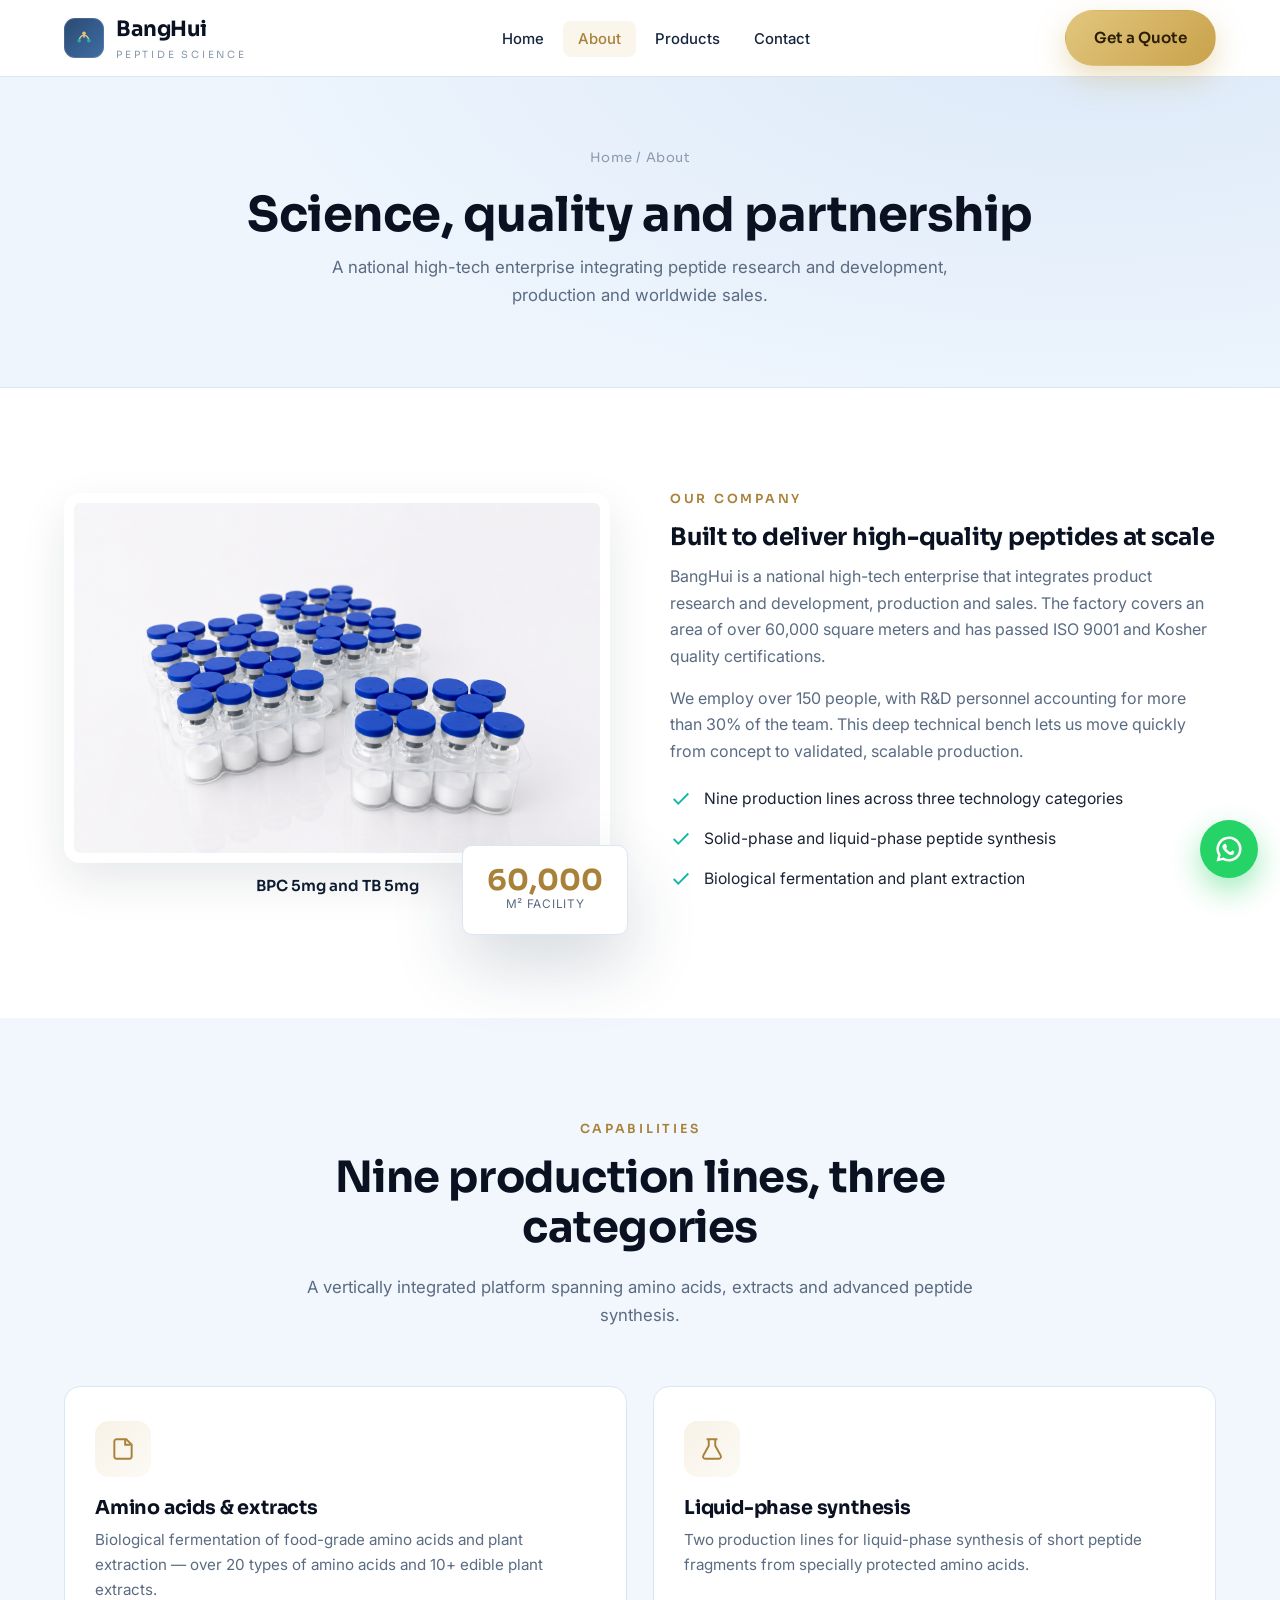
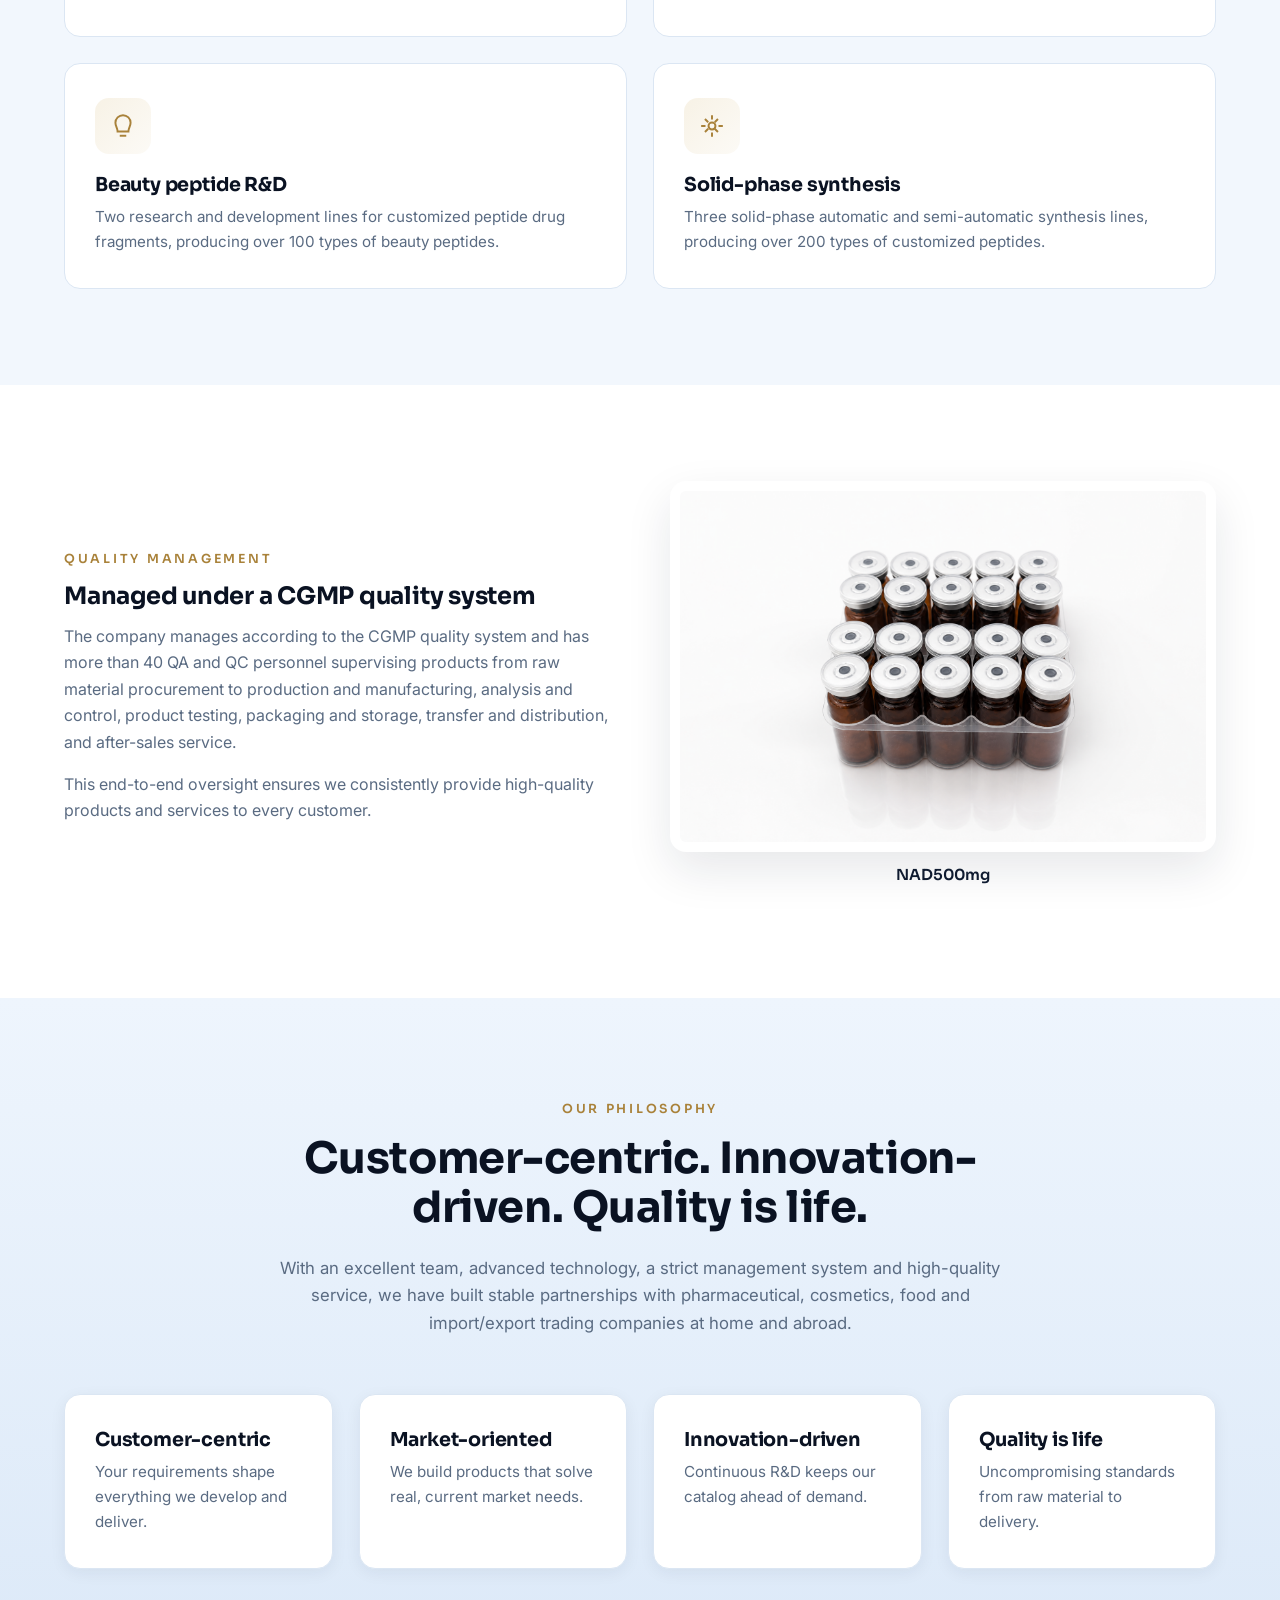
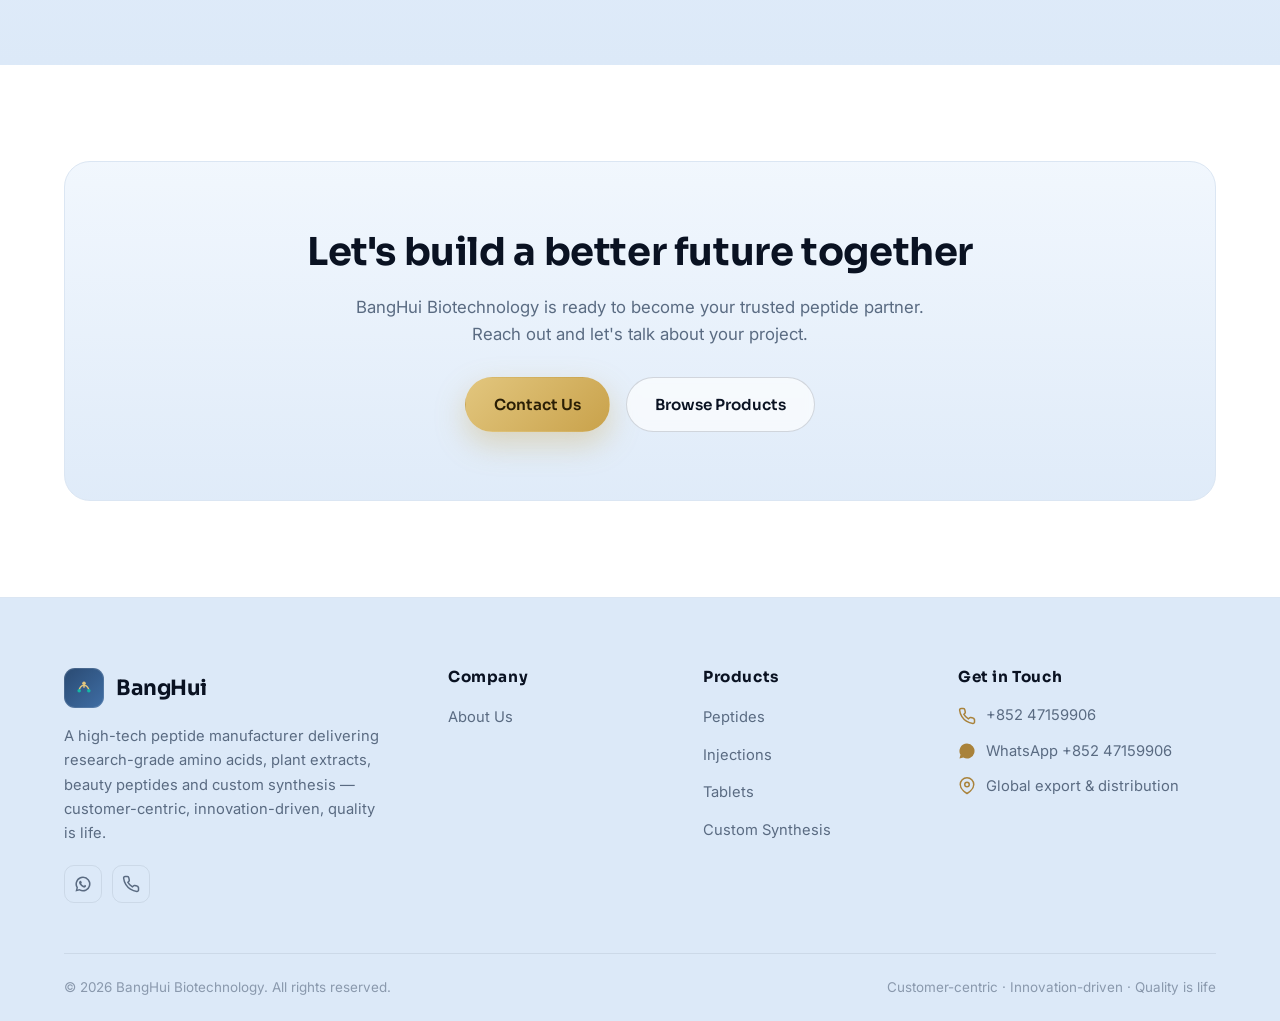
==== commit c5060bf5: "~" ====
--- a/about.html
+++ b/about.html
@@ -26,9 +26,6 @@
         <li><a href="index.html">Home</a></li>
         <li><a href="about.html" class="active">About</a></li>
         <li><a href="products.html">Products</a></li>
-        <li><a href="workshop.html">Workshop</a></li>
-        <li><a href="quality.html">Quality</a></li>
-        <li><a href="news.html">News</a></li>
         <li><a href="contact.html">Contact</a></li>
       </ul>
       <div class="nav__cta">
@@ -110,7 +107,6 @@
         <h2>Managed under a CGMP quality system</h2>
         <p>The company manages according to the CGMP quality system and has more than 40 QA and QC personnel supervising products from raw material procurement to production and manufacturing, analysis and control, product testing, packaging and storage, transfer and distribution, and after-sales service.</p>
         <p>This end-to-end oversight ensures we consistently provide high-quality products and services to every customer.</p>
-        <a href="quality.html" class="btn btn-outline">See Analytical Proof &rarr;</a>
       </div>
       <div class="split__media reveal d1">
         <img src="assets/img/products/NAD500mg.jpg" alt="NAD500mg" />
@@ -169,9 +165,6 @@
         <h4>Company</h4>
         <ul>
           <li><a href="about.html">About Us</a></li>
-          <li><a href="workshop.html">Workshop</a></li>
-          <li><a href="quality.html">Quality &amp; Proof</a></li>
-          <li><a href="news.html">News</a></li>
         </ul>
       </div>
       <div>
